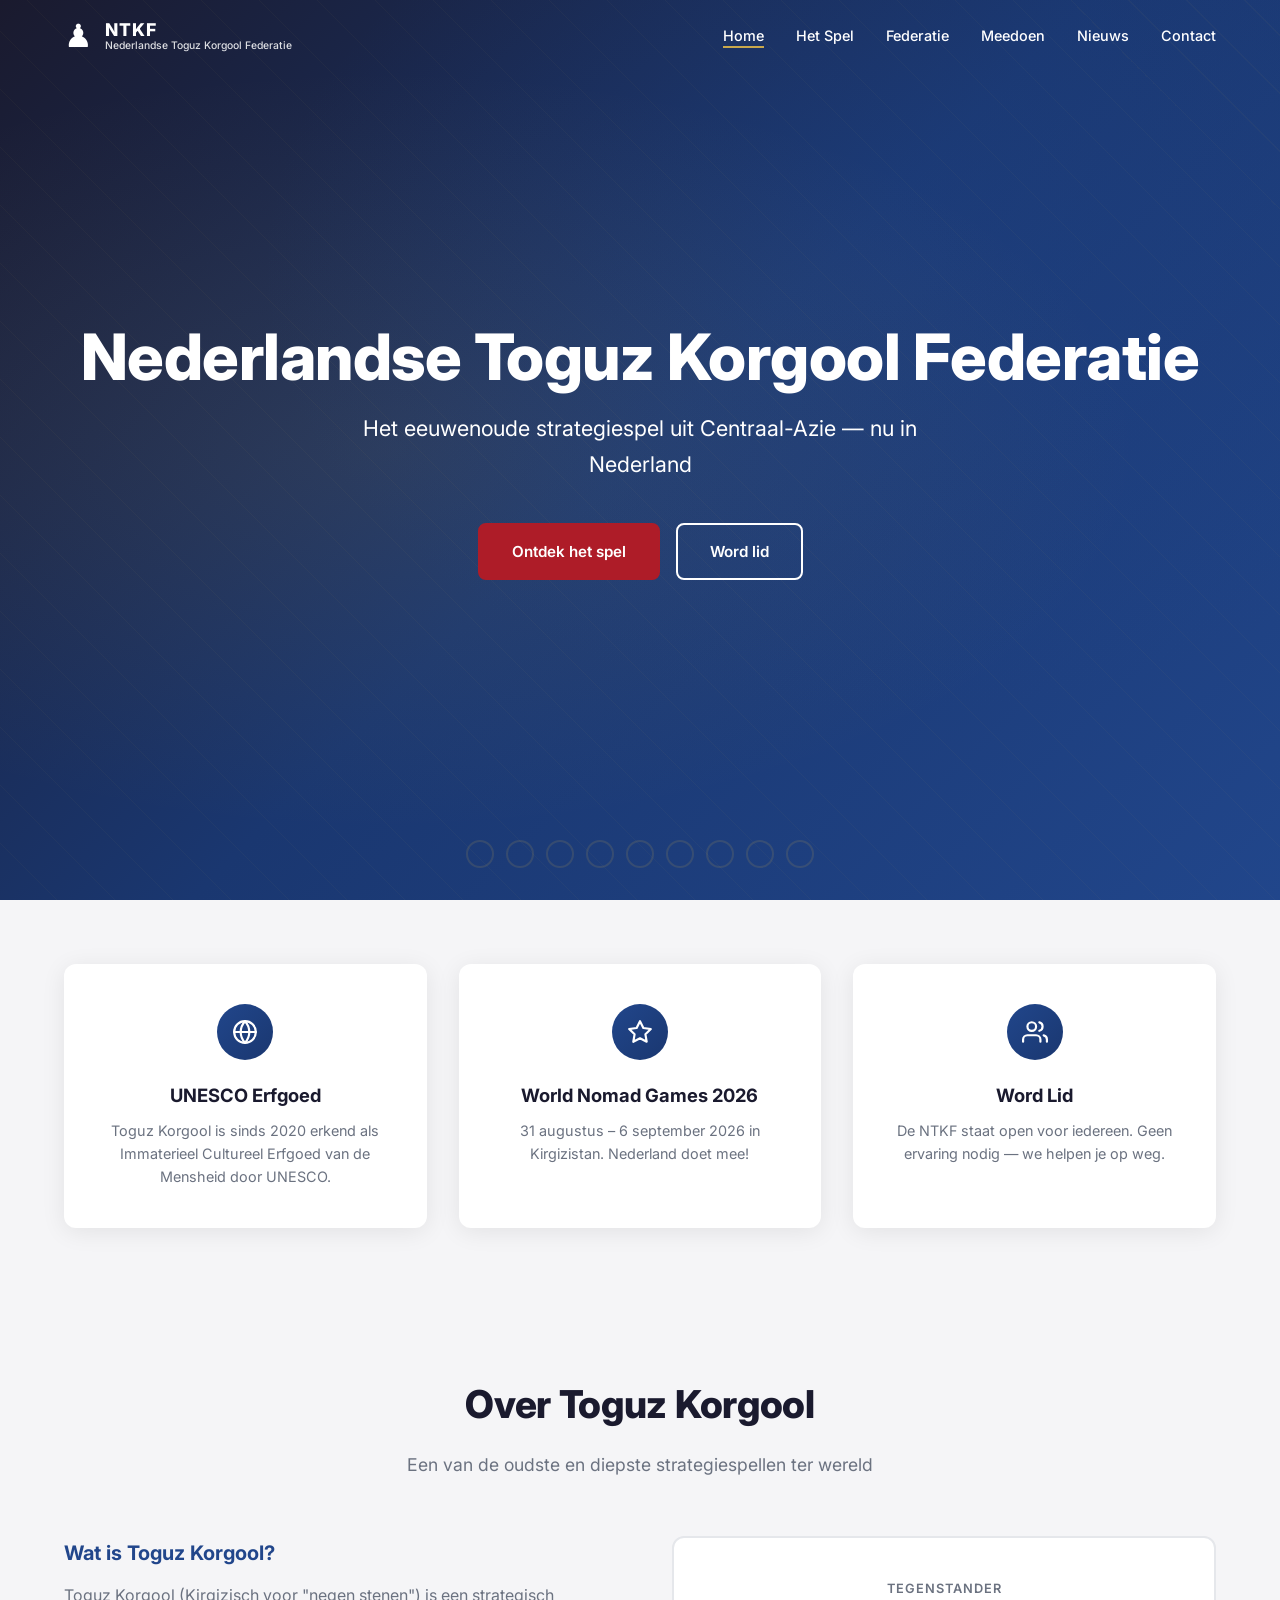
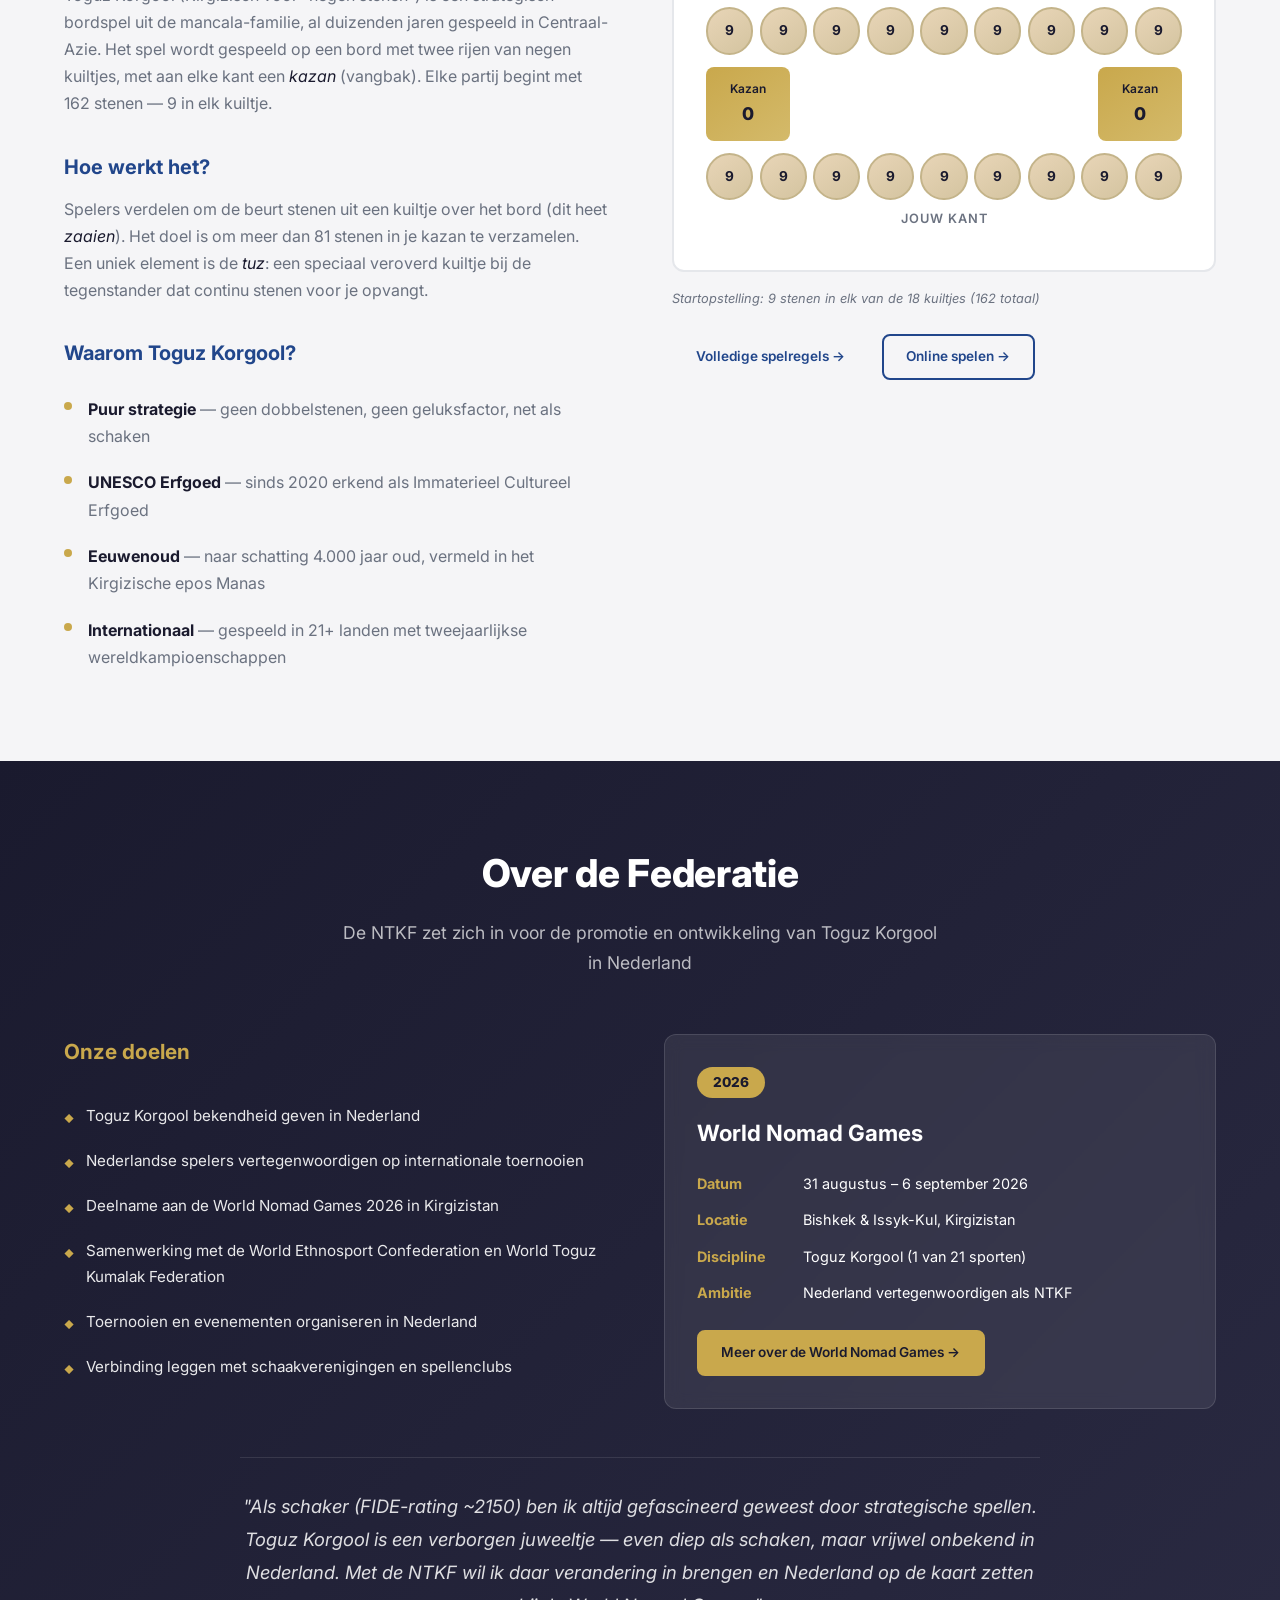
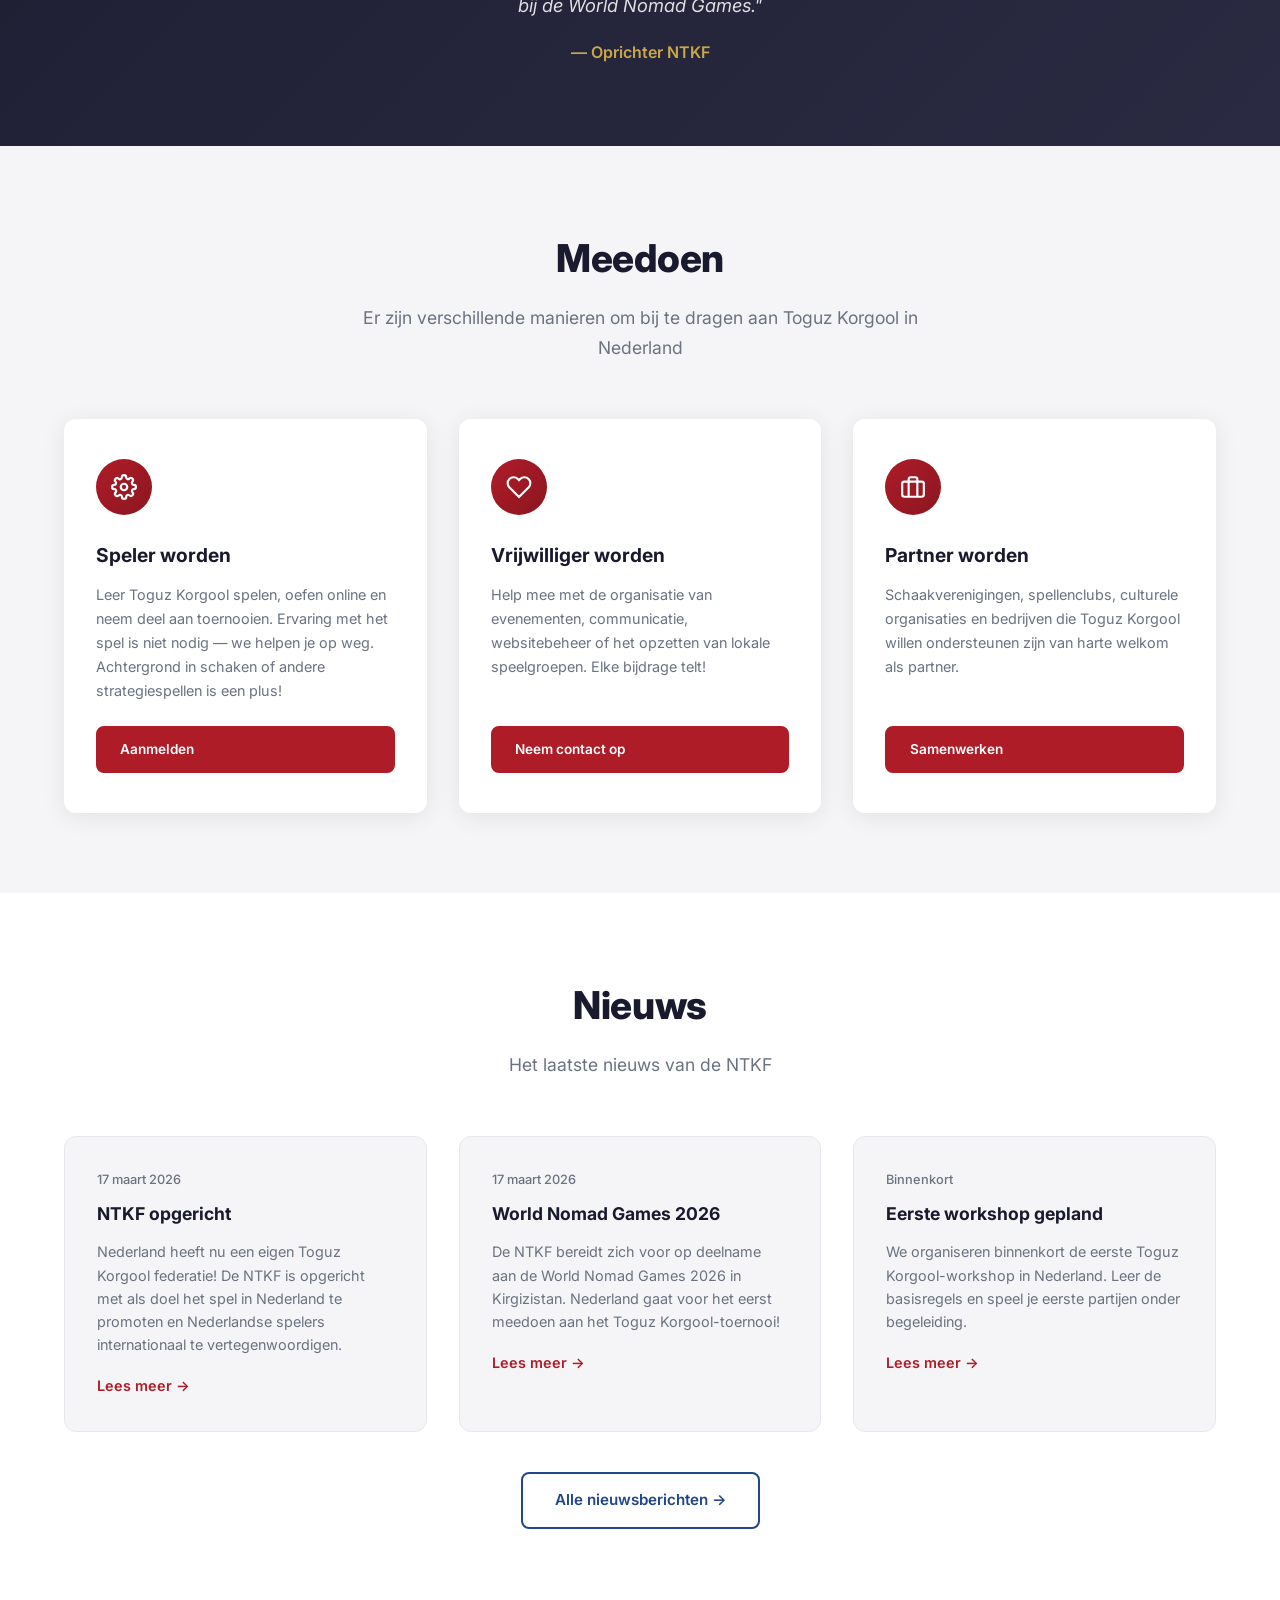
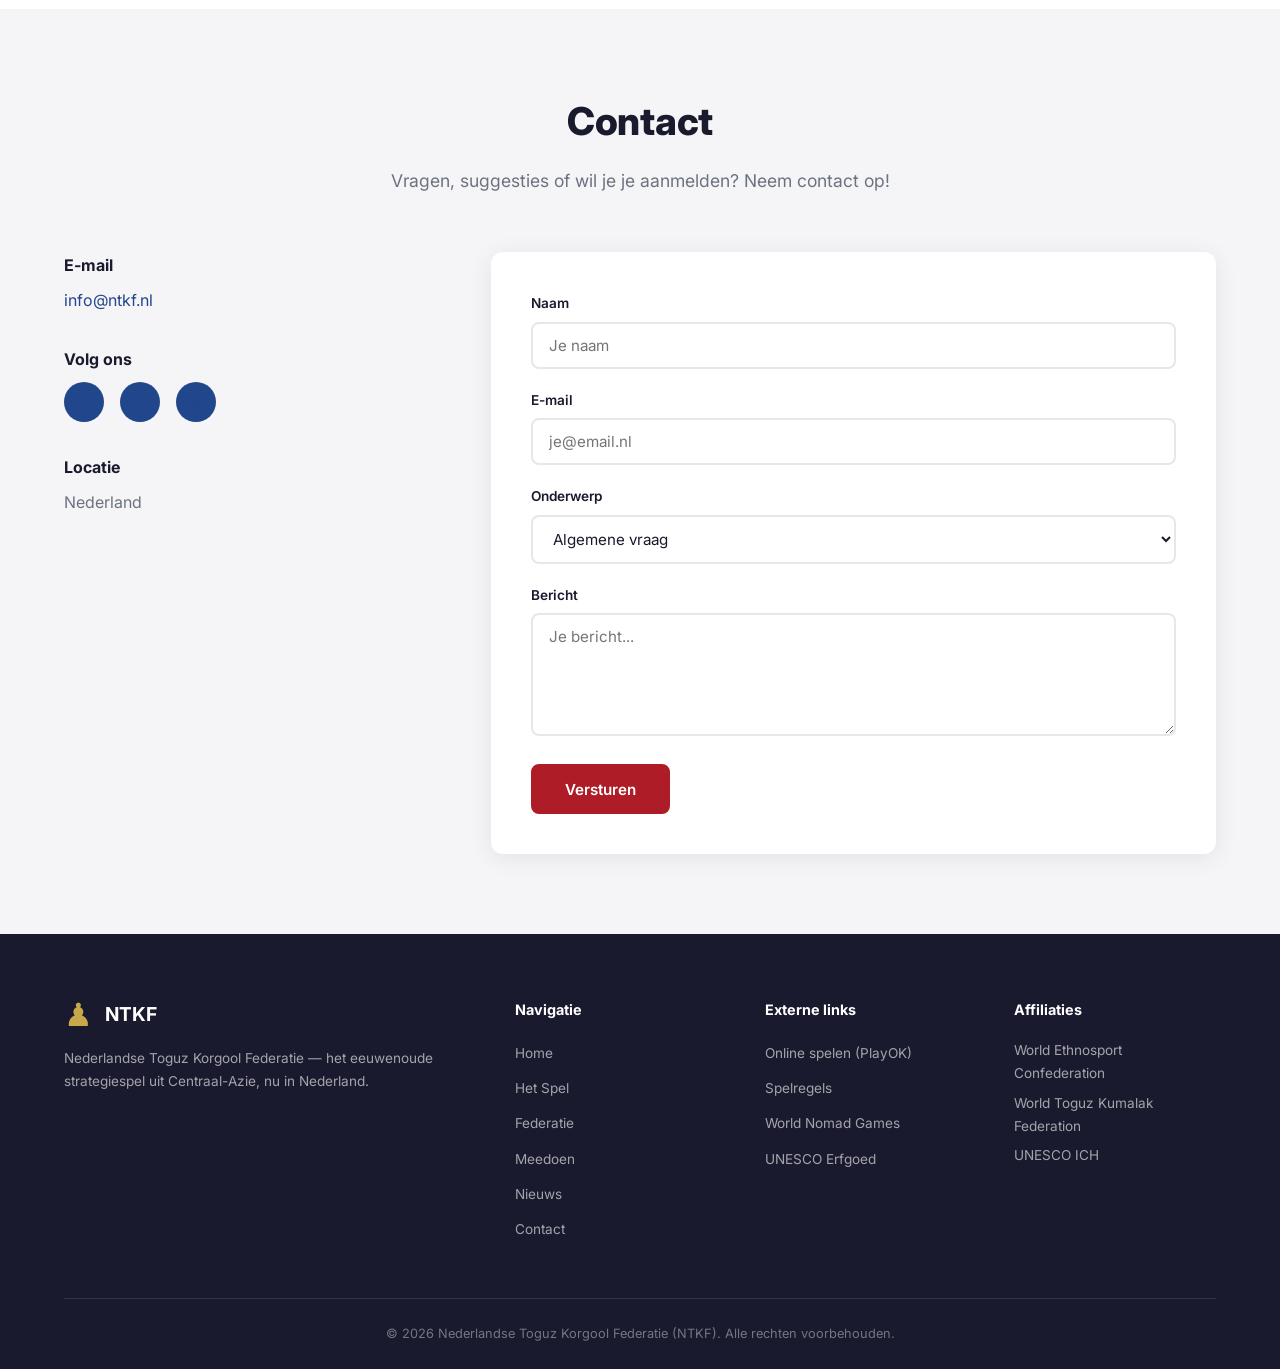
==== index.html @ 39791a6f "Initial commit: NTKF website Nederlandse Toguz Korgool Federatie website met homepage, speluitleg, f" ====
<!DOCTYPE html>
<html lang="nl">
<head>
    <meta charset="UTF-8">
    <meta name="viewport" content="width=device-width, initial-scale=1.0">
    <title>NTKF - Nederlandse Toguz Korgool Federatie</title>
    <meta name="description" content="De Nederlandse Toguz Korgool Federatie (NTKF) bevordert het eeuwenoude strategiespel Toguz Korgool in Nederland. Word lid en doe mee aan de World Nomad Games 2026.">
    <meta name="keywords" content="toguz korgool, toguz kumalak, mancala, Nederland, federatie, World Nomad Games 2026, strategiespel, UNESCO erfgoed">
    <meta property="og:title" content="Nederlandse Toguz Korgool Federatie">
    <meta property="og:description" content="Het eeuwenoude strategiespel uit Centraal-Azie, nu in Nederland.">
    <meta property="og:type" content="website">
    <link rel="preconnect" href="https://fonts.googleapis.com">
    <link rel="preconnect" href="https://fonts.gstatic.com" crossorigin>
    <link href="https://fonts.googleapis.com/css2?family=Inter:wght@400;500;600;700;800&display=swap" rel="stylesheet">
    <link rel="stylesheet" href="css/style.css">
</head>
<body>

    <!-- Navigatie -->
    <nav class="nav" id="nav">
        <div class="container nav__inner">
            <a href="#hero" class="nav__logo">
                <span class="nav__logo-icon">&#9823;</span>
                <div class="nav__logo-text">
                    <strong>NTKF</strong>
                    <small>Nederlandse Toguz Korgool Federatie</small>
                </div>
            </a>
            <button class="nav__toggle" id="navToggle" aria-label="Menu openen">
                <span></span><span></span><span></span>
            </button>
            <ul class="nav__links" id="navLinks">
                <li><a href="#hero">Home</a></li>
                <li><a href="#spel">Het Spel</a></li>
                <li><a href="#federatie">Federatie</a></li>
                <li><a href="#meedoen">Meedoen</a></li>
                <li><a href="nieuws.html">Nieuws</a></li>
                <li><a href="#contact">Contact</a></li>
            </ul>
        </div>
    </nav>

    <!-- Hero -->
    <section class="hero" id="hero">
        <div class="hero__overlay"></div>
        <div class="hero__pattern"></div>
        <div class="container hero__content">
            <h1 class="hero__title animate-in">Nederlandse Toguz Korgool Federatie</h1>
            <p class="hero__subtitle animate-in">Het eeuwenoude strategiespel uit Centraal-Azie &mdash; nu in Nederland</p>
            <div class="hero__buttons animate-in">
                <a href="#spel" class="btn btn--primary">Ontdek het spel</a>
                <a href="#meedoen" class="btn btn--secondary">Word lid</a>
            </div>
        </div>
        <!-- Decoratieve board-illustratie -->
        <div class="hero__board-decoration">
            <div class="pit"></div><div class="pit"></div><div class="pit"></div>
            <div class="pit"></div><div class="pit"></div><div class="pit"></div>
            <div class="pit"></div><div class="pit"></div><div class="pit"></div>
        </div>
    </section>

    <!-- Introductie kaarten -->
    <section class="intro" id="intro">
        <div class="container">
            <div class="intro__grid">
                <div class="intro__card animate-in">
                    <div class="intro__icon">
                        <svg viewBox="0 0 24 24" fill="none" stroke="currentColor" stroke-width="2" stroke-linecap="round" stroke-linejoin="round"><circle cx="12" cy="12" r="10"/><path d="M2 12h20"/><path d="M12 2a15.3 15.3 0 0 1 4 10 15.3 15.3 0 0 1-4 10 15.3 15.3 0 0 1-4-10 15.3 15.3 0 0 1 4-10z"/></svg>
                    </div>
                    <h3>UNESCO Erfgoed</h3>
                    <p>Toguz Korgool is sinds 2020 erkend als Immaterieel Cultureel Erfgoed van de Mensheid door UNESCO.</p>
                </div>
                <div class="intro__card animate-in">
                    <div class="intro__icon">
                        <svg viewBox="0 0 24 24" fill="none" stroke="currentColor" stroke-width="2" stroke-linecap="round" stroke-linejoin="round"><polygon points="12 2 15.09 8.26 22 9.27 17 14.14 18.18 21.02 12 17.77 5.82 21.02 7 14.14 2 9.27 8.91 8.26 12 2"/></svg>
                    </div>
                    <h3>World Nomad Games 2026</h3>
                    <p>31 augustus &ndash; 6 september 2026 in Kirgizistan. Nederland doet mee!</p>
                </div>
                <div class="intro__card animate-in">
                    <div class="intro__icon">
                        <svg viewBox="0 0 24 24" fill="none" stroke="currentColor" stroke-width="2" stroke-linecap="round" stroke-linejoin="round"><path d="M17 21v-2a4 4 0 0 0-4-4H5a4 4 0 0 0-4 4v2"/><circle cx="9" cy="7" r="4"/><path d="M23 21v-2a4 4 0 0 0-3-3.87"/><path d="M16 3.13a4 4 0 0 1 0 7.75"/></svg>
                    </div>
                    <h3>Word Lid</h3>
                    <p>De NTKF staat open voor iedereen. Geen ervaring nodig &mdash; we helpen je op weg.</p>
                </div>
            </div>
        </div>
    </section>

    <!-- Over Toguz Korgool -->
    <section class="section section--light" id="spel">
        <div class="container">
            <div class="section__header animate-in">
                <h2>Over Toguz Korgool</h2>
                <p class="section__lead">Een van de oudste en diepste strategiespellen ter wereld</p>
            </div>
            <div class="game-info">
                <div class="game-info__text animate-in">
                    <h3>Wat is Toguz Korgool?</h3>
                    <p>
                        Toguz Korgool (Kirgizisch voor "negen stenen") is een strategisch bordspel uit de mancala-familie,
                        al duizenden jaren gespeeld in Centraal-Azie. Het spel wordt gespeeld op een bord met twee rijen
                        van negen kuiltjes, met aan elke kant een <em>kazan</em> (vangbak). Elke partij begint met
                        162 stenen &mdash; 9 in elk kuiltje.
                    </p>
                    <h3>Hoe werkt het?</h3>
                    <p>
                        Spelers verdelen om de beurt stenen uit een kuiltje over het bord (dit heet <em>zaaien</em>).
                        Het doel is om meer dan 81 stenen in je kazan te verzamelen. Een uniek element is de <em>tuz</em>:
                        een speciaal veroverd kuiltje bij de tegenstander dat continu stenen voor je opvangt.
                    </p>
                    <h3>Waarom Toguz Korgool?</h3>
                    <ul class="game-info__features">
                        <li>
                            <strong>Puur strategie</strong> &mdash; geen dobbelstenen, geen geluksfactor, net als schaken
                        </li>
                        <li>
                            <strong>UNESCO Erfgoed</strong> &mdash; sinds 2020 erkend als Immaterieel Cultureel Erfgoed
                        </li>
                        <li>
                            <strong>Eeuwenoud</strong> &mdash; naar schatting 4.000 jaar oud, vermeld in het Kirgizische epos Manas
                        </li>
                        <li>
                            <strong>Internationaal</strong> &mdash; gespeeld in 21+ landen met tweejaarlijkse wereldkampioenschappen
                        </li>
                    </ul>
                </div>
                <div class="game-info__visual animate-in">
                    <div class="board-diagram">
                        <div class="board-diagram__label">Tegenstander</div>
                        <div class="board-diagram__row">
                            <div class="board-diagram__pit">9</div>
                            <div class="board-diagram__pit">9</div>
                            <div class="board-diagram__pit">9</div>
                            <div class="board-diagram__pit">9</div>
                            <div class="board-diagram__pit">9</div>
                            <div class="board-diagram__pit">9</div>
                            <div class="board-diagram__pit">9</div>
                            <div class="board-diagram__pit">9</div>
                            <div class="board-diagram__pit">9</div>
                        </div>
                        <div class="board-diagram__kazans">
                            <div class="board-diagram__kazan">Kazan<br><span>0</span></div>
                            <div class="board-diagram__kazan">Kazan<br><span>0</span></div>
                        </div>
                        <div class="board-diagram__row">
                            <div class="board-diagram__pit">9</div>
                            <div class="board-diagram__pit">9</div>
                            <div class="board-diagram__pit">9</div>
                            <div class="board-diagram__pit">9</div>
                            <div class="board-diagram__pit">9</div>
                            <div class="board-diagram__pit">9</div>
                            <div class="board-diagram__pit">9</div>
                            <div class="board-diagram__pit">9</div>
                            <div class="board-diagram__pit">9</div>
                        </div>
                        <div class="board-diagram__label">Jouw kant</div>
                    </div>
                    <p class="board-diagram__caption">Startopstelling: 9 stenen in elk van de 18 kuiltjes (162 totaal)</p>
                    <div class="game-info__links">
                        <a href="https://www.toguzkorgool.com/en/game-guide" target="_blank" rel="noopener" class="btn btn--small">Volledige spelregels &rarr;</a>
                        <a href="https://www.playok.com/en/togyzkumalak/" target="_blank" rel="noopener" class="btn btn--small btn--outline">Online spelen &rarr;</a>
                    </div>
                </div>
            </div>
        </div>
    </section>

    <!-- Over de Federatie -->
    <section class="section section--dark" id="federatie">
        <div class="container">
            <div class="section__header animate-in">
                <h2>Over de Federatie</h2>
                <p class="section__lead">De NTKF zet zich in voor de promotie en ontwikkeling van Toguz Korgool in Nederland</p>
            </div>
            <div class="federation">
                <div class="federation__goals animate-in">
                    <h3>Onze doelen</h3>
                    <ul class="federation__list">
                        <li>
                            <span class="federation__list-icon">&#9670;</span>
                            Toguz Korgool bekendheid geven in Nederland
                        </li>
                        <li>
                            <span class="federation__list-icon">&#9670;</span>
                            Nederlandse spelers vertegenwoordigen op internationale toernooien
                        </li>
                        <li>
                            <span class="federation__list-icon">&#9670;</span>
                            Deelname aan de World Nomad Games 2026 in Kirgizistan
                        </li>
                        <li>
                            <span class="federation__list-icon">&#9670;</span>
                            Samenwerking met de World Ethnosport Confederation en World Toguz Kumalak Federation
                        </li>
                        <li>
                            <span class="federation__list-icon">&#9670;</span>
                            Toernooien en evenementen organiseren in Nederland
                        </li>
                        <li>
                            <span class="federation__list-icon">&#9670;</span>
                            Verbinding leggen met schaakverenigingen en spellenclubs
                        </li>
                    </ul>
                </div>
                <div class="federation__spotlight animate-in">
                    <div class="spotlight-card">
                        <div class="spotlight-card__badge">2026</div>
                        <h3>World Nomad Games</h3>
                        <div class="spotlight-card__details">
                            <div class="spotlight-card__item">
                                <span class="spotlight-card__label">Datum</span>
                                <span>31 augustus &ndash; 6 september 2026</span>
                            </div>
                            <div class="spotlight-card__item">
                                <span class="spotlight-card__label">Locatie</span>
                                <span>Bishkek &amp; Issyk-Kul, Kirgizistan</span>
                            </div>
                            <div class="spotlight-card__item">
                                <span class="spotlight-card__label">Discipline</span>
                                <span>Toguz Korgool (1 van 21 sporten)</span>
                            </div>
                            <div class="spotlight-card__item">
                                <span class="spotlight-card__label">Ambitie</span>
                                <span>Nederland vertegenwoordigen als NTKF</span>
                            </div>
                        </div>
                        <a href="https://worldnomadgames.org/en/" target="_blank" rel="noopener" class="btn btn--gold btn--small">Meer over de World Nomad Games &rarr;</a>
                    </div>
                </div>
            </div>
            <div class="federation__founder animate-in">
                <blockquote>
                    "Als schaker (FIDE-rating ~2150) ben ik altijd gefascineerd geweest door strategische spellen.
                    Toguz Korgool is een verborgen juweeltje &mdash; even diep als schaken, maar vrijwel onbekend in Nederland.
                    Met de NTKF wil ik daar verandering in brengen en Nederland op de kaart zetten bij de World Nomad Games."
                </blockquote>
                <cite>&mdash; Oprichter NTKF</cite>
            </div>
        </div>
    </section>

    <!-- Meedoen -->
    <section class="section section--light" id="meedoen">
        <div class="container">
            <div class="section__header animate-in">
                <h2>Meedoen</h2>
                <p class="section__lead">Er zijn verschillende manieren om bij te dragen aan Toguz Korgool in Nederland</p>
            </div>
            <div class="join__grid">
                <div class="join__card animate-in">
                    <div class="join__card-icon">
                        <svg viewBox="0 0 24 24" fill="none" stroke="currentColor" stroke-width="2"><circle cx="12" cy="12" r="3"/><path d="M19.4 15a1.65 1.65 0 0 0 .33 1.82l.06.06a2 2 0 0 1-2.83 2.83l-.06-.06a1.65 1.65 0 0 0-1.82-.33 1.65 1.65 0 0 0-1 1.51V21a2 2 0 0 1-4 0v-.09A1.65 1.65 0 0 0 9 19.4a1.65 1.65 0 0 0-1.82.33l-.06.06a2 2 0 0 1-2.83-2.83l.06-.06A1.65 1.65 0 0 0 4.68 15a1.65 1.65 0 0 0-1.51-1H3a2 2 0 0 1 0-4h.09A1.65 1.65 0 0 0 4.6 9a1.65 1.65 0 0 0-.33-1.82l-.06-.06a2 2 0 0 1 2.83-2.83l.06.06A1.65 1.65 0 0 0 9 4.68a1.65 1.65 0 0 0 1-1.51V3a2 2 0 0 1 4 0v.09a1.65 1.65 0 0 0 1 1.51 1.65 1.65 0 0 0 1.82-.33l.06-.06a2 2 0 0 1 2.83 2.83l-.06.06A1.65 1.65 0 0 0 19.4 9a1.65 1.65 0 0 0 1.51 1H21a2 2 0 0 1 0 4h-.09a1.65 1.65 0 0 0-1.51 1z"/></svg>
                    </div>
                    <h3>Speler worden</h3>
                    <p>
                        Leer Toguz Korgool spelen, oefen online en neem deel aan toernooien.
                        Ervaring met het spel is niet nodig &mdash; we helpen je op weg.
                        Achtergrond in schaken of andere strategiespellen is een plus!
                    </p>
                    <a href="#contact" class="btn btn--primary btn--small">Aanmelden</a>
                </div>
                <div class="join__card animate-in">
                    <div class="join__card-icon">
                        <svg viewBox="0 0 24 24" fill="none" stroke="currentColor" stroke-width="2"><path d="M20.84 4.61a5.5 5.5 0 0 0-7.78 0L12 5.67l-1.06-1.06a5.5 5.5 0 0 0-7.78 7.78l1.06 1.06L12 21.23l7.78-7.78 1.06-1.06a5.5 5.5 0 0 0 0-7.78z"/></svg>
                    </div>
                    <h3>Vrijwilliger worden</h3>
                    <p>
                        Help mee met de organisatie van evenementen, communicatie,
                        websitebeheer of het opzetten van lokale speelgroepen.
                        Elke bijdrage telt!
                    </p>
                    <a href="#contact" class="btn btn--primary btn--small">Neem contact op</a>
                </div>
                <div class="join__card animate-in">
                    <div class="join__card-icon">
                        <svg viewBox="0 0 24 24" fill="none" stroke="currentColor" stroke-width="2"><rect x="2" y="7" width="20" height="14" rx="2" ry="2"/><path d="M16 21V5a2 2 0 0 0-2-2h-4a2 2 0 0 0-2 2v16"/></svg>
                    </div>
                    <h3>Partner worden</h3>
                    <p>
                        Schaakverenigingen, spellenclubs, culturele organisaties en bedrijven
                        die Toguz Korgool willen ondersteunen zijn van harte welkom als partner.
                    </p>
                    <a href="#contact" class="btn btn--primary btn--small">Samenwerken</a>
                </div>
            </div>
        </div>
    </section>

    <!-- Nieuws -->
    <section class="section section--white" id="nieuws">
        <div class="container">
            <div class="section__header animate-in">
                <h2>Nieuws</h2>
                <p class="section__lead">Het laatste nieuws van de NTKF</p>
            </div>
            <div class="news__grid">
                <article class="news__card animate-in">
                    <div class="news__date">17 maart 2026</div>
                    <h3>NTKF opgericht</h3>
                    <p>Nederland heeft nu een eigen Toguz Korgool federatie! De NTKF is opgericht met als doel het spel in Nederland te promoten en Nederlandse spelers internationaal te vertegenwoordigen.</p>
                    <a href="nieuws.html#ntkf-opgericht">Lees meer &rarr;</a>
                </article>
                <article class="news__card animate-in">
                    <div class="news__date">17 maart 2026</div>
                    <h3>World Nomad Games 2026</h3>
                    <p>De NTKF bereidt zich voor op deelname aan de World Nomad Games 2026 in Kirgizistan. Nederland gaat voor het eerst meedoen aan het Toguz Korgool-toernooi!</p>
                    <a href="nieuws.html#wng-2026">Lees meer &rarr;</a>
                </article>
                <article class="news__card animate-in">
                    <div class="news__date">Binnenkort</div>
                    <h3>Eerste workshop gepland</h3>
                    <p>We organiseren binnenkort de eerste Toguz Korgool-workshop in Nederland. Leer de basisregels en speel je eerste partijen onder begeleiding.</p>
                    <a href="nieuws.html#workshop">Lees meer &rarr;</a>
                </article>
            </div>
            <div class="news__more animate-in">
                <a href="nieuws.html" class="btn btn--outline">Alle nieuwsberichten &rarr;</a>
            </div>
        </div>
    </section>

    <!-- Contact -->
    <section class="section section--light" id="contact">
        <div class="container">
            <div class="section__header animate-in">
                <h2>Contact</h2>
                <p class="section__lead">Vragen, suggesties of wil je je aanmelden? Neem contact op!</p>
            </div>
            <div class="contact__grid">
                <div class="contact__info animate-in">
                    <div class="contact__item">
                        <h3>E-mail</h3>
                        <a href="mailto:info@ntkf.nl">info@ntkf.nl</a>
                    </div>
                    <div class="contact__item">
                        <h3>Volg ons</h3>
                        <div class="contact__social">
                            <a href="#" aria-label="Instagram" class="contact__social-link">
                                <svg viewBox="0 0 24 24" fill="none" stroke="currentColor" stroke-width="2"><rect x="2" y="2" width="20" height="20" rx="5" ry="5"/><path d="M16 11.37A4 4 0 1 1 12.63 8 4 4 0 0 1 16 11.37z"/><line x1="17.5" y1="6.5" x2="17.51" y2="6.5"/></svg>
                            </a>
                            <a href="#" aria-label="Facebook" class="contact__social-link">
                                <svg viewBox="0 0 24 24" fill="none" stroke="currentColor" stroke-width="2"><path d="M18 2h-3a5 5 0 0 0-5 5v3H7v4h3v8h4v-8h3l1-4h-4V7a1 1 0 0 1 1-1h3z"/></svg>
                            </a>
                            <a href="#" aria-label="X / Twitter" class="contact__social-link">
                                <svg viewBox="0 0 24 24" fill="none" stroke="currentColor" stroke-width="2"><path d="M4 4l11.733 16h4.267l-11.733 -16z"/><path d="M4 20l6.768 -6.768m2.46 -2.46l6.772 -6.772"/></svg>
                            </a>
                        </div>
                    </div>
                    <div class="contact__item">
                        <h3>Locatie</h3>
                        <p>Nederland</p>
                    </div>
                </div>
                <form class="contact__form animate-in" id="contactForm">
                    <div class="form__group">
                        <label for="name">Naam</label>
                        <input type="text" id="name" name="name" required placeholder="Je naam">
                    </div>
                    <div class="form__group">
                        <label for="email">E-mail</label>
                        <input type="email" id="email" name="email" required placeholder="je@email.nl">
                    </div>
                    <div class="form__group">
                        <label for="subject">Onderwerp</label>
                        <select id="subject" name="subject">
                            <option value="algemeen">Algemene vraag</option>
                            <option value="lid">Lid worden</option>
                            <option value="vrijwilliger">Vrijwilliger worden</option>
                            <option value="partner">Partner worden</option>
                            <option value="anders">Anders</option>
                        </select>
                    </div>
                    <div class="form__group">
                        <label for="message">Bericht</label>
                        <textarea id="message" name="message" rows="5" required placeholder="Je bericht..."></textarea>
                    </div>
                    <button type="submit" class="btn btn--primary">Versturen</button>
                    <div class="form__success" id="formSuccess">
                        Bedankt voor je bericht! We nemen zo snel mogelijk contact met je op.
                    </div>
                </form>
            </div>
        </div>
    </section>

    <!-- Footer -->
    <footer class="footer">
        <div class="container">
            <div class="footer__grid">
                <div class="footer__brand">
                    <div class="footer__logo">
                        <span class="nav__logo-icon">&#9823;</span>
                        <strong>NTKF</strong>
                    </div>
                    <p>Nederlandse Toguz Korgool Federatie &mdash; het eeuwenoude strategiespel uit Centraal-Azie, nu in Nederland.</p>
                </div>
                <div class="footer__links">
                    <h4>Navigatie</h4>
                    <ul>
                        <li><a href="#hero">Home</a></li>
                        <li><a href="#spel">Het Spel</a></li>
                        <li><a href="#federatie">Federatie</a></li>
                        <li><a href="#meedoen">Meedoen</a></li>
                        <li><a href="nieuws.html">Nieuws</a></li>
                        <li><a href="#contact">Contact</a></li>
                    </ul>
                </div>
                <div class="footer__links">
                    <h4>Externe links</h4>
                    <ul>
                        <li><a href="https://www.playok.com/en/togyzkumalak/" target="_blank" rel="noopener">Online spelen (PlayOK)</a></li>
                        <li><a href="https://www.toguzkorgool.com/en/game-guide" target="_blank" rel="noopener">Spelregels</a></li>
                        <li><a href="https://worldnomadgames.org/en/" target="_blank" rel="noopener">World Nomad Games</a></li>
                        <li><a href="https://ich.unesco.org/en/RL/01597" target="_blank" rel="noopener">UNESCO Erfgoed</a></li>
                    </ul>
                </div>
                <div class="footer__affiliations">
                    <h4>Affiliaties</h4>
                    <p>World Ethnosport Confederation</p>
                    <p>World Toguz Kumalak Federation</p>
                    <p>UNESCO ICH</p>
                </div>
            </div>
            <div class="footer__bottom">
                <p>&copy; 2026 Nederlandse Toguz Korgool Federatie (NTKF). Alle rechten voorbehouden.</p>
            </div>
        </div>
    </footer>

    <script src="js/main.js"></script>
</body>
</html>
---- css/style.css ----
/* ============================================
   Nederlandse Toguz Korgool Federatie - NTKF
   ============================================ */

/* --- Custom Properties --- */
:root {
    --red: #AE1C28;
    --red-dark: #8B1620;
    --blue: #21468B;
    --blue-dark: #1A3770;
    --gold: #C9A84C;
    --gold-light: #D4BA6A;
    --dark: #1A1A2E;
    --dark-light: #2A2A42;
    --light: #F5F5F7;
    --white: #FFFFFF;
    --gray: #6B7280;
    --gray-light: #E5E7EB;

    --font: 'Inter', -apple-system, BlinkMacSystemFont, 'Segoe UI', sans-serif;
    --max-width: 1200px;
    --nav-height: 72px;
    --radius: 12px;
    --radius-sm: 8px;
    --shadow: 0 4px 24px rgba(0, 0, 0, 0.08);
    --shadow-lg: 0 8px 40px rgba(0, 0, 0, 0.12);
    --transition: 0.3s ease;
}

/* --- Reset --- */
*, *::before, *::after {
    box-sizing: border-box;
    margin: 0;
    padding: 0;
}

html {
    scroll-behavior: smooth;
    scroll-padding-top: var(--nav-height);
}

body {
    font-family: var(--font);
    font-size: 16px;
    line-height: 1.7;
    color: var(--dark);
    background: var(--white);
    -webkit-font-smoothing: antialiased;
}

img {
    max-width: 100%;
    display: block;
}

a {
    color: var(--blue);
    text-decoration: none;
    transition: color var(--transition);
}

a:hover {
    color: var(--red);
}

ul {
    list-style: none;
}

/* --- Container --- */
.container {
    max-width: var(--max-width);
    margin: 0 auto;
    padding: 0 1.5rem;
}

/* --- Animations --- */
.animate-in {
    opacity: 0;
    transform: translateY(24px);
    transition: opacity 0.6s ease, transform 0.6s ease;
}

.animate-in.visible {
    opacity: 1;
    transform: translateY(0);
}

/* ============================================
   Navigation
   ============================================ */
.nav {
    position: fixed;
    top: 0;
    left: 0;
    right: 0;
    height: var(--nav-height);
    z-index: 1000;
    transition: background var(--transition), box-shadow var(--transition);
}

.nav.scrolled {
    background: var(--blue);
    box-shadow: 0 2px 20px rgba(0, 0, 0, 0.15);
}

.nav__inner {
    display: flex;
    align-items: center;
    justify-content: space-between;
    height: 100%;
}

.nav__logo {
    display: flex;
    align-items: center;
    gap: 0.75rem;
    color: var(--white);
    text-decoration: none;
    z-index: 1001;
}

.nav__logo:hover {
    color: var(--gold);
}

.nav__logo-icon {
    font-size: 2rem;
    line-height: 1;
}

.nav__logo-text {
    display: flex;
    flex-direction: column;
    line-height: 1.2;
}

.nav__logo-text strong {
    font-size: 1.1rem;
    font-weight: 800;
    letter-spacing: 1px;
}

.nav__logo-text small {
    font-size: 0.65rem;
    opacity: 0.85;
    font-weight: 500;
}

.nav__links {
    display: flex;
    align-items: center;
    gap: 2rem;
}

.nav__links a {
    color: var(--white);
    font-size: 0.9rem;
    font-weight: 500;
    text-decoration: none;
    position: relative;
    padding: 0.25rem 0;
}

.nav__links a::after {
    content: '';
    position: absolute;
    bottom: 0;
    left: 0;
    width: 0;
    height: 2px;
    background: var(--gold);
    transition: width var(--transition);
}

.nav__links a:hover::after,
.nav__links a.active::after {
    width: 100%;
}

.nav__links a:hover {
    color: var(--gold);
}

/* Hamburger */
.nav__toggle {
    display: none;
    flex-direction: column;
    gap: 5px;
    background: none;
    border: none;
    cursor: pointer;
    padding: 0.5rem;
    z-index: 1001;
}

.nav__toggle span {
    width: 24px;
    height: 2px;
    background: var(--white);
    transition: var(--transition);
    border-radius: 2px;
}

.nav__toggle.open span:nth-child(1) {
    transform: rotate(45deg) translate(5px, 5px);
}

.nav__toggle.open span:nth-child(2) {
    opacity: 0;
}

.nav__toggle.open span:nth-child(3) {
    transform: rotate(-45deg) translate(5px, -5px);
}

/* ============================================
   Hero
   ============================================ */
.hero {
    position: relative;
    min-height: 100vh;
    display: flex;
    align-items: center;
    justify-content: center;
    overflow: hidden;
    background: linear-gradient(135deg, var(--dark) 0%, var(--blue-dark) 50%, var(--blue) 100%);
}

.hero__overlay {
    position: absolute;
    inset: 0;
    background: radial-gradient(ellipse at 30% 50%, rgba(201, 168, 76, 0.1) 0%, transparent 60%),
                radial-gradient(ellipse at 70% 30%, rgba(33, 70, 139, 0.3) 0%, transparent 50%);
}

.hero__pattern {
    position: absolute;
    inset: 0;
    opacity: 0.04;
    background-image: repeating-linear-gradient(
        45deg,
        transparent,
        transparent 40px,
        var(--gold) 40px,
        var(--gold) 41px
    );
}

.hero__content {
    position: relative;
    text-align: center;
    color: var(--white);
    padding: 2rem 1rem;
}

.hero__title {
    font-size: clamp(2.2rem, 5vw, 4rem);
    font-weight: 800;
    line-height: 1.15;
    margin-bottom: 1rem;
    letter-spacing: -0.5px;
}

.hero__subtitle {
    font-size: clamp(1rem, 2vw, 1.35rem);
    opacity: 0.9;
    margin-bottom: 2.5rem;
    font-weight: 400;
    max-width: 600px;
    margin-left: auto;
    margin-right: auto;
}

.hero__buttons {
    display: flex;
    gap: 1rem;
    justify-content: center;
    flex-wrap: wrap;
}

/* Hero board decoration */
.hero__board-decoration {
    position: absolute;
    bottom: 2rem;
    left: 50%;
    transform: translateX(-50%);
    display: flex;
    gap: 0.75rem;
    opacity: 0.15;
}

.hero__board-decoration .pit {
    width: 28px;
    height: 28px;
    border-radius: 50%;
    border: 2px solid var(--gold);
}

/* ============================================
   Buttons
   ============================================ */
.btn {
    display: inline-flex;
    align-items: center;
    gap: 0.5rem;
    padding: 0.85rem 2rem;
    border-radius: var(--radius-sm);
    font-family: var(--font);
    font-size: 0.95rem;
    font-weight: 600;
    text-decoration: none;
    cursor: pointer;
    border: 2px solid transparent;
    transition: all var(--transition);
}

.btn--primary {
    background: var(--red);
    color: var(--white);
    border-color: var(--red);
}

.btn--primary:hover {
    background: var(--red-dark);
    border-color: var(--red-dark);
    color: var(--white);
    transform: translateY(-2px);
    box-shadow: 0 4px 16px rgba(174, 28, 40, 0.3);
}

.btn--secondary {
    background: transparent;
    color: var(--white);
    border-color: var(--white);
}

.btn--secondary:hover {
    background: var(--white);
    color: var(--dark);
    transform: translateY(-2px);
}

.btn--outline {
    background: transparent;
    color: var(--blue);
    border-color: var(--blue);
}

.btn--outline:hover {
    background: var(--blue);
    color: var(--white);
    transform: translateY(-2px);
}

.btn--gold {
    background: var(--gold);
    color: var(--dark);
    border-color: var(--gold);
}

.btn--gold:hover {
    background: var(--gold-light);
    border-color: var(--gold-light);
    transform: translateY(-2px);
    color: var(--dark);
}

.btn--small {
    padding: 0.6rem 1.4rem;
    font-size: 0.85rem;
}

/* ============================================
   Intro Section
   ============================================ */
.intro {
    padding: 4rem 0;
    background: var(--light);
}

.intro__grid {
    display: grid;
    grid-template-columns: repeat(3, 1fr);
    gap: 2rem;
}

.intro__card {
    text-align: center;
    padding: 2.5rem 2rem;
    background: var(--white);
    border-radius: var(--radius);
    box-shadow: var(--shadow);
    transition: transform var(--transition), box-shadow var(--transition);
}

.intro__card:hover {
    transform: translateY(-4px);
    box-shadow: var(--shadow-lg);
}

.intro__icon {
    width: 56px;
    height: 56px;
    margin: 0 auto 1.25rem;
    background: linear-gradient(135deg, var(--blue), var(--blue-dark));
    border-radius: 50%;
    display: flex;
    align-items: center;
    justify-content: center;
    color: var(--white);
}

.intro__icon svg {
    width: 26px;
    height: 26px;
}

.intro__card h3 {
    font-size: 1.15rem;
    margin-bottom: 0.5rem;
    color: var(--dark);
}

.intro__card p {
    font-size: 0.9rem;
    color: var(--gray);
    line-height: 1.6;
}

/* ============================================
   Generic Section
   ============================================ */
.section {
    padding: 5rem 0;
}

.section--light {
    background: var(--light);
}

.section--white {
    background: var(--white);
}

.section--dark {
    background: linear-gradient(135deg, var(--dark) 0%, var(--dark-light) 100%);
    color: var(--white);
}

.section__header {
    text-align: center;
    margin-bottom: 3.5rem;
}

.section__header h2 {
    font-size: clamp(1.8rem, 3vw, 2.5rem);
    font-weight: 800;
    margin-bottom: 0.75rem;
    letter-spacing: -0.3px;
}

.section--dark .section__header h2 {
    color: var(--white);
}

.section__lead {
    font-size: 1.1rem;
    color: var(--gray);
    max-width: 600px;
    margin: 0 auto;
}

.section--dark .section__lead {
    color: rgba(255, 255, 255, 0.7);
}

/* ============================================
   Game Info (Over Toguz Korgool)
   ============================================ */
.game-info {
    display: grid;
    grid-template-columns: 1fr 1fr;
    gap: 4rem;
    align-items: start;
}

.game-info__text h3 {
    font-size: 1.25rem;
    margin-bottom: 0.75rem;
    color: var(--blue);
    margin-top: 2rem;
}

.game-info__text h3:first-child {
    margin-top: 0;
}

.game-info__text p {
    color: var(--gray);
    margin-bottom: 1rem;
}

.game-info__text em {
    color: var(--dark);
    font-style: italic;
}

.game-info__features {
    margin-top: 1rem;
}

.game-info__features li {
    padding: 0.6rem 0;
    padding-left: 1.5rem;
    position: relative;
    color: var(--gray);
}

.game-info__features li::before {
    content: '';
    position: absolute;
    left: 0;
    top: 1rem;
    width: 8px;
    height: 8px;
    border-radius: 50%;
    background: var(--gold);
}

.game-info__features li strong {
    color: var(--dark);
}

/* Board diagram */
.board-diagram {
    background: var(--white);
    border: 2px solid var(--gray-light);
    border-radius: var(--radius);
    padding: 2rem;
    text-align: center;
}

.board-diagram__label {
    font-size: 0.8rem;
    font-weight: 600;
    text-transform: uppercase;
    letter-spacing: 1px;
    color: var(--gray);
    margin: 0.5rem 0;
}

.board-diagram__row {
    display: grid;
    grid-template-columns: repeat(9, 1fr);
    gap: 0.4rem;
    margin: 0.5rem 0;
}

.board-diagram__pit {
    aspect-ratio: 1;
    display: flex;
    align-items: center;
    justify-content: center;
    background: linear-gradient(145deg, #E8D5B7, #D4C4A0);
    border-radius: 50%;
    font-size: 0.85rem;
    font-weight: 700;
    color: var(--dark);
    border: 2px solid #C4B48A;
}

.board-diagram__kazans {
    display: flex;
    justify-content: space-between;
    margin: 0.75rem 0;
}

.board-diagram__kazan {
    background: linear-gradient(145deg, var(--gold), var(--gold-light));
    color: var(--dark);
    padding: 0.75rem 1.5rem;
    border-radius: var(--radius-sm);
    font-size: 0.75rem;
    font-weight: 600;
}

.board-diagram__kazan span {
    font-size: 1.1rem;
    font-weight: 800;
}

.board-diagram__caption {
    margin-top: 1rem;
    font-size: 0.8rem;
    color: var(--gray);
    font-style: italic;
}

.game-info__links {
    display: flex;
    gap: 0.75rem;
    margin-top: 1.5rem;
    flex-wrap: wrap;
}

/* ============================================
   Federation Section
   ============================================ */
.federation {
    display: grid;
    grid-template-columns: 1fr 1fr;
    gap: 3rem;
    margin-bottom: 3rem;
}

.federation__goals h3 {
    font-size: 1.3rem;
    margin-bottom: 1.5rem;
    color: var(--gold);
}

.federation__list li {
    padding: 0.6rem 0;
    display: flex;
    align-items: flex-start;
    gap: 0.75rem;
    font-size: 0.95rem;
    color: rgba(255, 255, 255, 0.9);
}

.federation__list-icon {
    color: var(--gold);
    font-size: 0.6rem;
    margin-top: 0.5rem;
    flex-shrink: 0;
}

/* Spotlight card */
.spotlight-card {
    background: rgba(255, 255, 255, 0.08);
    border: 1px solid rgba(255, 255, 255, 0.12);
    border-radius: var(--radius);
    padding: 2rem;
    backdrop-filter: blur(8px);
}

.spotlight-card__badge {
    display: inline-block;
    background: var(--gold);
    color: var(--dark);
    padding: 0.25rem 1rem;
    border-radius: 20px;
    font-weight: 800;
    font-size: 0.85rem;
    margin-bottom: 1rem;
}

.spotlight-card h3 {
    font-size: 1.4rem;
    margin-bottom: 1.25rem;
}

.spotlight-card__details {
    display: flex;
    flex-direction: column;
    gap: 0.75rem;
    margin-bottom: 1.5rem;
}

.spotlight-card__item {
    display: flex;
    gap: 1rem;
    font-size: 0.9rem;
}

.spotlight-card__label {
    font-weight: 700;
    color: var(--gold);
    min-width: 90px;
}

/* Founder quote */
.federation__founder {
    text-align: center;
    max-width: 800px;
    margin: 0 auto;
    padding-top: 2rem;
    border-top: 1px solid rgba(255, 255, 255, 0.1);
}

.federation__founder blockquote {
    font-size: 1.15rem;
    font-style: italic;
    line-height: 1.8;
    color: rgba(255, 255, 255, 0.85);
    margin-bottom: 1rem;
}

.federation__founder cite {
    color: var(--gold);
    font-style: normal;
    font-weight: 600;
}

/* ============================================
   Meedoen (Join)
   ============================================ */
.join__grid {
    display: grid;
    grid-template-columns: repeat(3, 1fr);
    gap: 2rem;
}

.join__card {
    background: var(--white);
    border-radius: var(--radius);
    padding: 2.5rem 2rem;
    box-shadow: var(--shadow);
    transition: transform var(--transition), box-shadow var(--transition);
    display: flex;
    flex-direction: column;
}

.join__card:hover {
    transform: translateY(-4px);
    box-shadow: var(--shadow-lg);
}

.join__card-icon {
    width: 56px;
    height: 56px;
    background: linear-gradient(135deg, var(--red), var(--red-dark));
    border-radius: 50%;
    display: flex;
    align-items: center;
    justify-content: center;
    color: var(--white);
    margin-bottom: 1.5rem;
}

.join__card-icon svg {
    width: 26px;
    height: 26px;
}

.join__card h3 {
    font-size: 1.2rem;
    margin-bottom: 0.75rem;
    color: var(--dark);
}

.join__card p {
    font-size: 0.9rem;
    color: var(--gray);
    line-height: 1.65;
    margin-bottom: 1.5rem;
    flex-grow: 1;
}

/* ============================================
   News
   ============================================ */
.news__grid {
    display: grid;
    grid-template-columns: repeat(3, 1fr);
    gap: 2rem;
}

.news__card {
    background: var(--light);
    border-radius: var(--radius);
    padding: 2rem;
    transition: transform var(--transition), box-shadow var(--transition);
    border: 1px solid var(--gray-light);
}

.news__card:hover {
    transform: translateY(-4px);
    box-shadow: var(--shadow);
}

.news__date {
    font-size: 0.8rem;
    color: var(--gray);
    font-weight: 500;
    margin-bottom: 0.5rem;
}

.news__card h3 {
    font-size: 1.1rem;
    margin-bottom: 0.75rem;
    color: var(--dark);
}

.news__card p {
    font-size: 0.9rem;
    color: var(--gray);
    line-height: 1.6;
    margin-bottom: 1rem;
}

.news__card a {
    font-size: 0.9rem;
    font-weight: 600;
    color: var(--red);
}

.news__card a:hover {
    color: var(--red-dark);
}

.news__more {
    text-align: center;
    margin-top: 2.5rem;
}

/* ============================================
   Contact
   ============================================ */
.contact__grid {
    display: grid;
    grid-template-columns: 1fr 2fr;
    gap: 4rem;
    align-items: start;
}

.contact__item {
    margin-bottom: 2rem;
}

.contact__item h3 {
    font-size: 1rem;
    margin-bottom: 0.5rem;
    color: var(--dark);
}

.contact__item a {
    color: var(--blue);
    font-size: 1rem;
}

.contact__item p {
    color: var(--gray);
}

.contact__social {
    display: flex;
    gap: 1rem;
    margin-top: 0.5rem;
}

.contact__social-link {
    width: 40px;
    height: 40px;
    border-radius: 50%;
    background: var(--blue);
    display: flex;
    align-items: center;
    justify-content: center;
    color: var(--white);
    transition: all var(--transition);
}

.contact__social-link:hover {
    background: var(--red);
    color: var(--white);
    transform: translateY(-2px);
}

.contact__social-link svg {
    width: 20px;
    height: 20px;
}

/* Form */
.contact__form {
    background: var(--white);
    padding: 2.5rem;
    border-radius: var(--radius);
    box-shadow: var(--shadow);
}

.form__group {
    margin-bottom: 1.25rem;
}

.form__group label {
    display: block;
    font-size: 0.85rem;
    font-weight: 600;
    margin-bottom: 0.4rem;
    color: var(--dark);
}

.form__group input,
.form__group select,
.form__group textarea {
    width: 100%;
    padding: 0.75rem 1rem;
    border: 2px solid var(--gray-light);
    border-radius: var(--radius-sm);
    font-family: var(--font);
    font-size: 0.95rem;
    transition: border-color var(--transition);
    background: var(--white);
    color: var(--dark);
}

.form__group input:focus,
.form__group select:focus,
.form__group textarea:focus {
    outline: none;
    border-color: var(--blue);
}

.form__group textarea {
    resize: vertical;
}

.form__success {
    display: none;
    margin-top: 1rem;
    padding: 1rem;
    background: #D4EDDA;
    color: #155724;
    border-radius: var(--radius-sm);
    font-size: 0.9rem;
}

.form__success.show {
    display: block;
}

/* ============================================
   Footer
   ============================================ */
.footer {
    background: var(--dark);
    color: rgba(255, 255, 255, 0.8);
    padding: 4rem 0 0;
}

.footer__grid {
    display: grid;
    grid-template-columns: 2fr 1fr 1fr 1fr;
    gap: 3rem;
    padding-bottom: 3rem;
}

.footer__logo {
    display: flex;
    align-items: center;
    gap: 0.75rem;
    color: var(--white);
    font-size: 1.2rem;
    margin-bottom: 1rem;
}

.footer__logo .nav__logo-icon {
    color: var(--gold);
}

.footer__brand p {
    font-size: 0.85rem;
    line-height: 1.7;
    color: rgba(255, 255, 255, 0.6);
}

.footer__links h4,
.footer__affiliations h4 {
    color: var(--white);
    font-size: 0.9rem;
    margin-bottom: 1rem;
    font-weight: 700;
}

.footer__links li {
    margin-bottom: 0.5rem;
}

.footer__links a {
    color: rgba(255, 255, 255, 0.6);
    font-size: 0.85rem;
    transition: color var(--transition);
}

.footer__links a:hover {
    color: var(--gold);
}

.footer__affiliations p {
    font-size: 0.85rem;
    color: rgba(255, 255, 255, 0.6);
    margin-bottom: 0.4rem;
}

.footer__bottom {
    border-top: 1px solid rgba(255, 255, 255, 0.1);
    padding: 1.5rem 0;
    text-align: center;
}

.footer__bottom p {
    font-size: 0.8rem;
    color: rgba(255, 255, 255, 0.4);
}

/* ============================================
   Responsive
   ============================================ */
@media (max-width: 1024px) {
    .game-info {
        grid-template-columns: 1fr;
        gap: 3rem;
    }

    .federation {
        grid-template-columns: 1fr;
    }

    .footer__grid {
        grid-template-columns: 1fr 1fr;
        gap: 2rem;
    }
}

@media (max-width: 768px) {
    /* Navigation */
    .nav__toggle {
        display: flex;
    }

    .nav__links {
        position: fixed;
        top: 0;
        right: -100%;
        width: 280px;
        height: 100vh;
        background: var(--dark);
        flex-direction: column;
        padding: 6rem 2rem 2rem;
        gap: 0;
        transition: right var(--transition);
        box-shadow: -4px 0 20px rgba(0, 0, 0, 0.3);
    }

    .nav__links.open {
        right: 0;
    }

    .nav__links a {
        font-size: 1.1rem;
        padding: 0.75rem 0;
        display: block;
        border-bottom: 1px solid rgba(255, 255, 255, 0.08);
    }

    /* Grids */
    .intro__grid,
    .join__grid,
    .news__grid {
        grid-template-columns: 1fr;
        gap: 1.25rem;
    }

    .contact__grid {
        grid-template-columns: 1fr;
        gap: 2rem;
    }

    .footer__grid {
        grid-template-columns: 1fr;
        gap: 2rem;
    }

    /* Sections */
    .section {
        padding: 3.5rem 0;
    }

    .section__header {
        margin-bottom: 2.5rem;
    }

    /* Hero */
    .hero__board-decoration {
        gap: 0.5rem;
    }

    .hero__board-decoration .pit {
        width: 20px;
        height: 20px;
    }

    /* Contact form */
    .contact__form {
        padding: 1.5rem;
    }

    /* Board diagram */
    .board-diagram {
        padding: 1.25rem;
    }

    .board-diagram__pit {
        font-size: 0.7rem;
    }
}

@media (max-width: 480px) {
    .hero__title {
        font-size: 1.8rem;
    }

    .hero__buttons {
        flex-direction: column;
        align-items: center;
    }

    .btn {
        width: 100%;
        justify-content: center;
    }

    .spotlight-card__item {
        flex-direction: column;
        gap: 0.25rem;
    }
}

/* ============================================
   News page specifics
   ============================================ */
.news-page {
    padding-top: calc(var(--nav-height) + 3rem);
}

.news-page__header {
    text-align: center;
    margin-bottom: 3rem;
}

.news-page__header h1 {
    font-size: 2.2rem;
    font-weight: 800;
    margin-bottom: 0.5rem;
}

.news-page__header p {
    color: var(--gray);
    font-size: 1.05rem;
}

.news-article {
    background: var(--white);
    border: 1px solid var(--gray-light);
    border-radius: var(--radius);
    padding: 2.5rem;
    margin-bottom: 2rem;
}

.news-article__date {
    font-size: 0.8rem;
    color: var(--gray);
    font-weight: 500;
    margin-bottom: 0.5rem;
}

.news-article h2 {
    font-size: 1.4rem;
    margin-bottom: 1rem;
    color: var(--dark);
}

.news-article p {
    color: var(--gray);
    margin-bottom: 1rem;
    line-height: 1.75;
}

.news-article a {
    color: var(--blue);
    font-weight: 600;
}

.news-article__back {
    text-align: center;
    margin-top: 2rem;
}
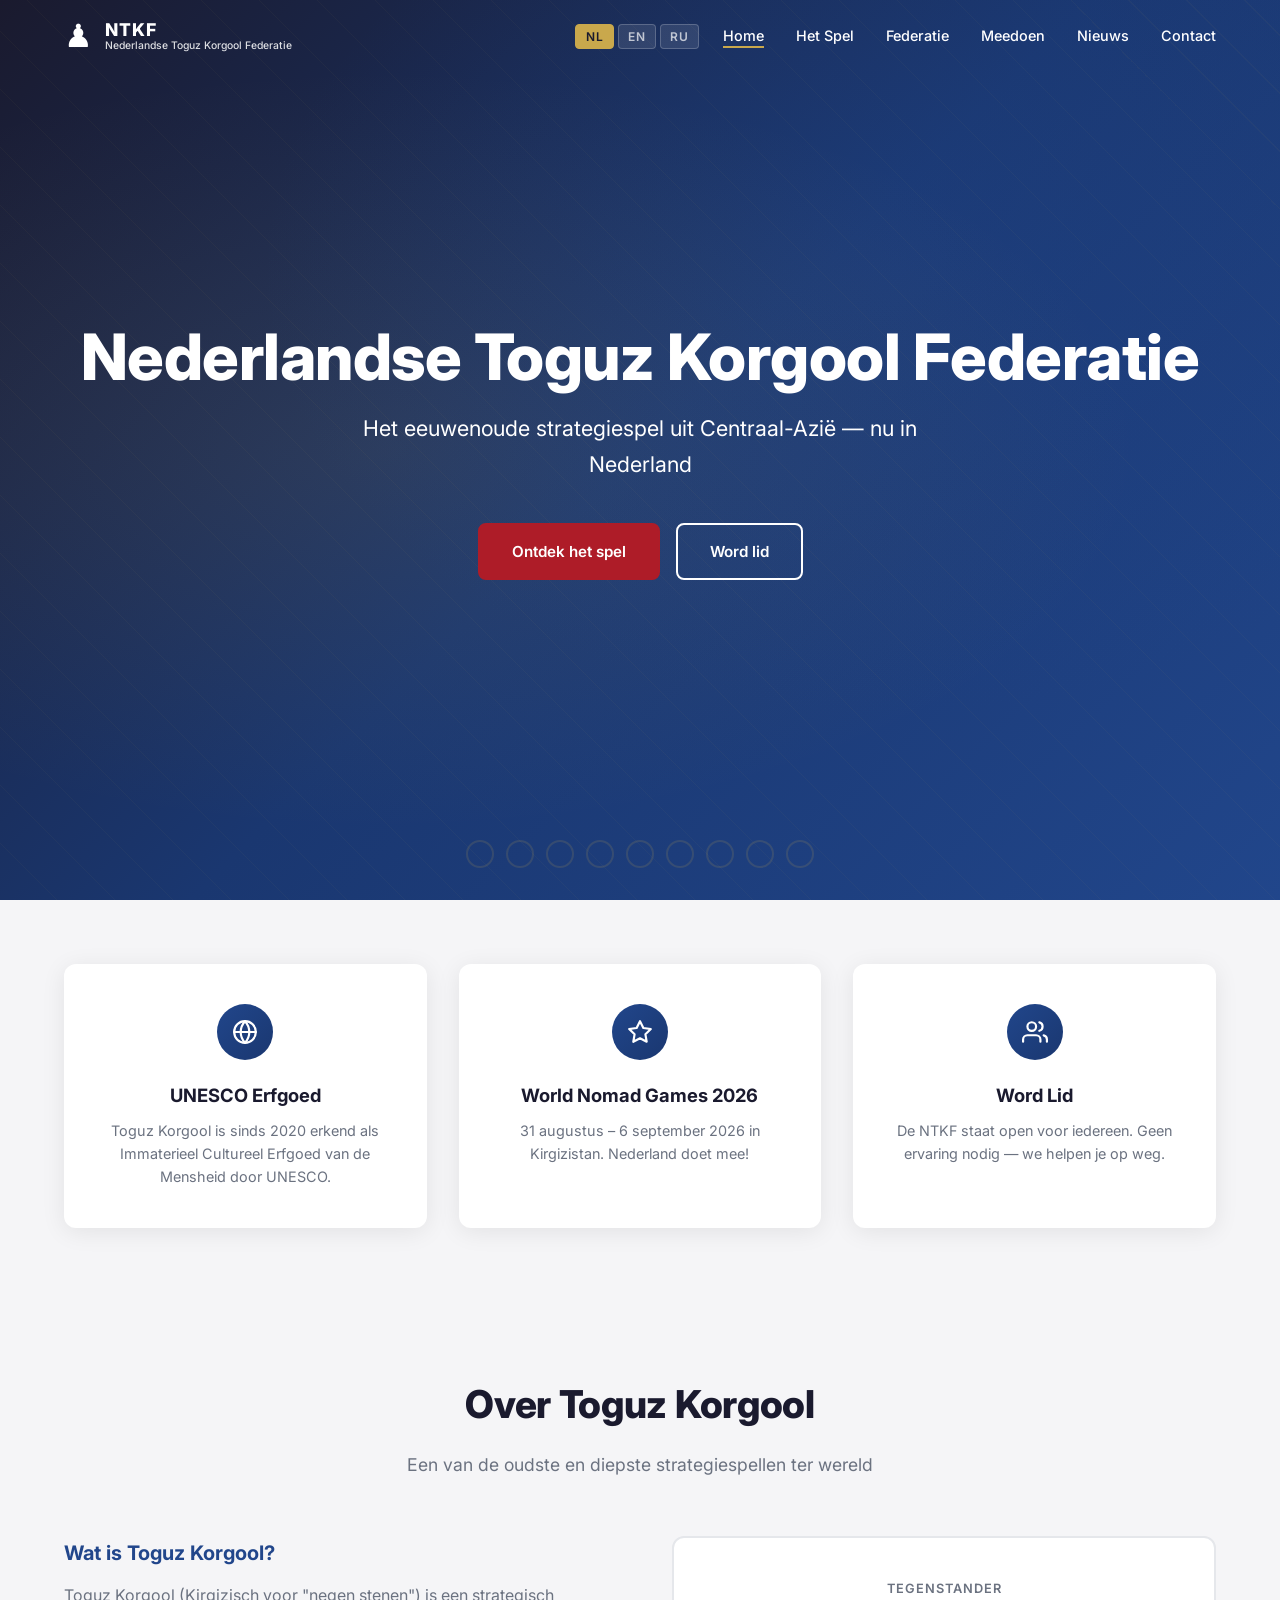
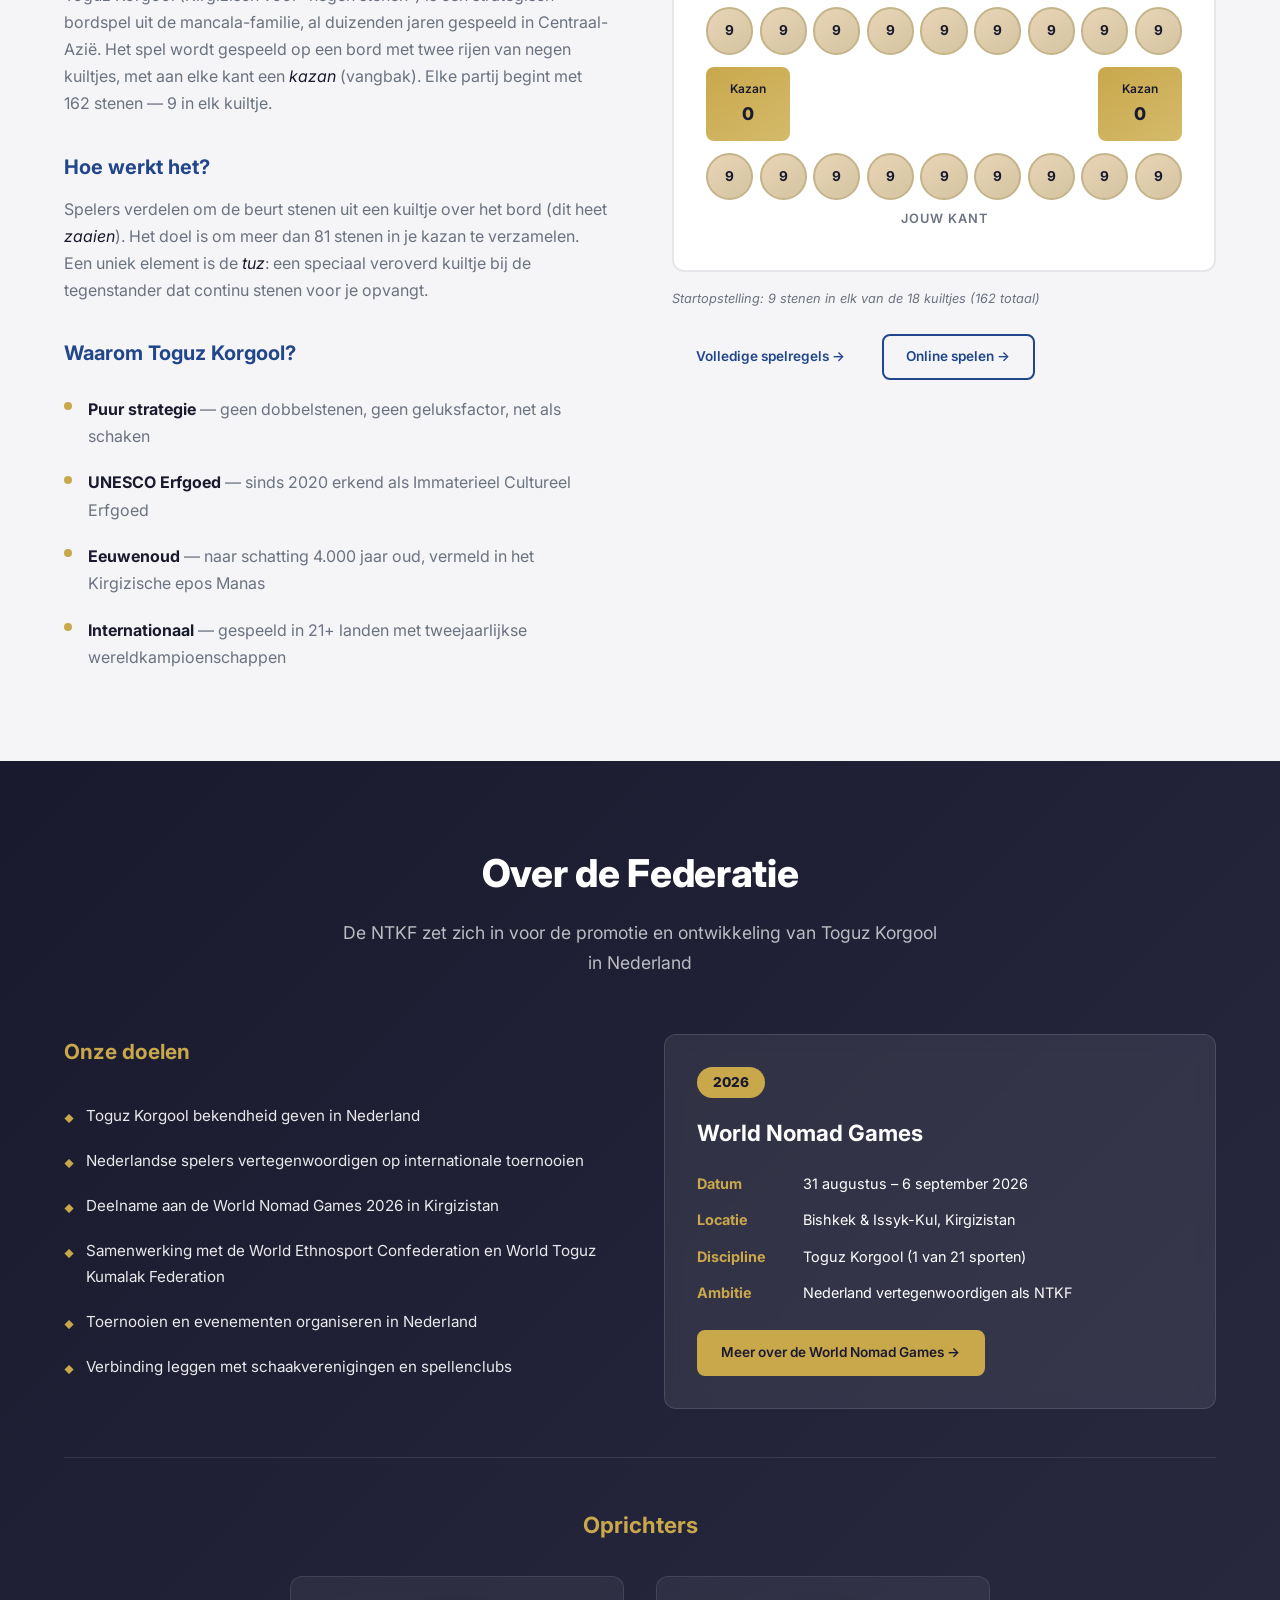
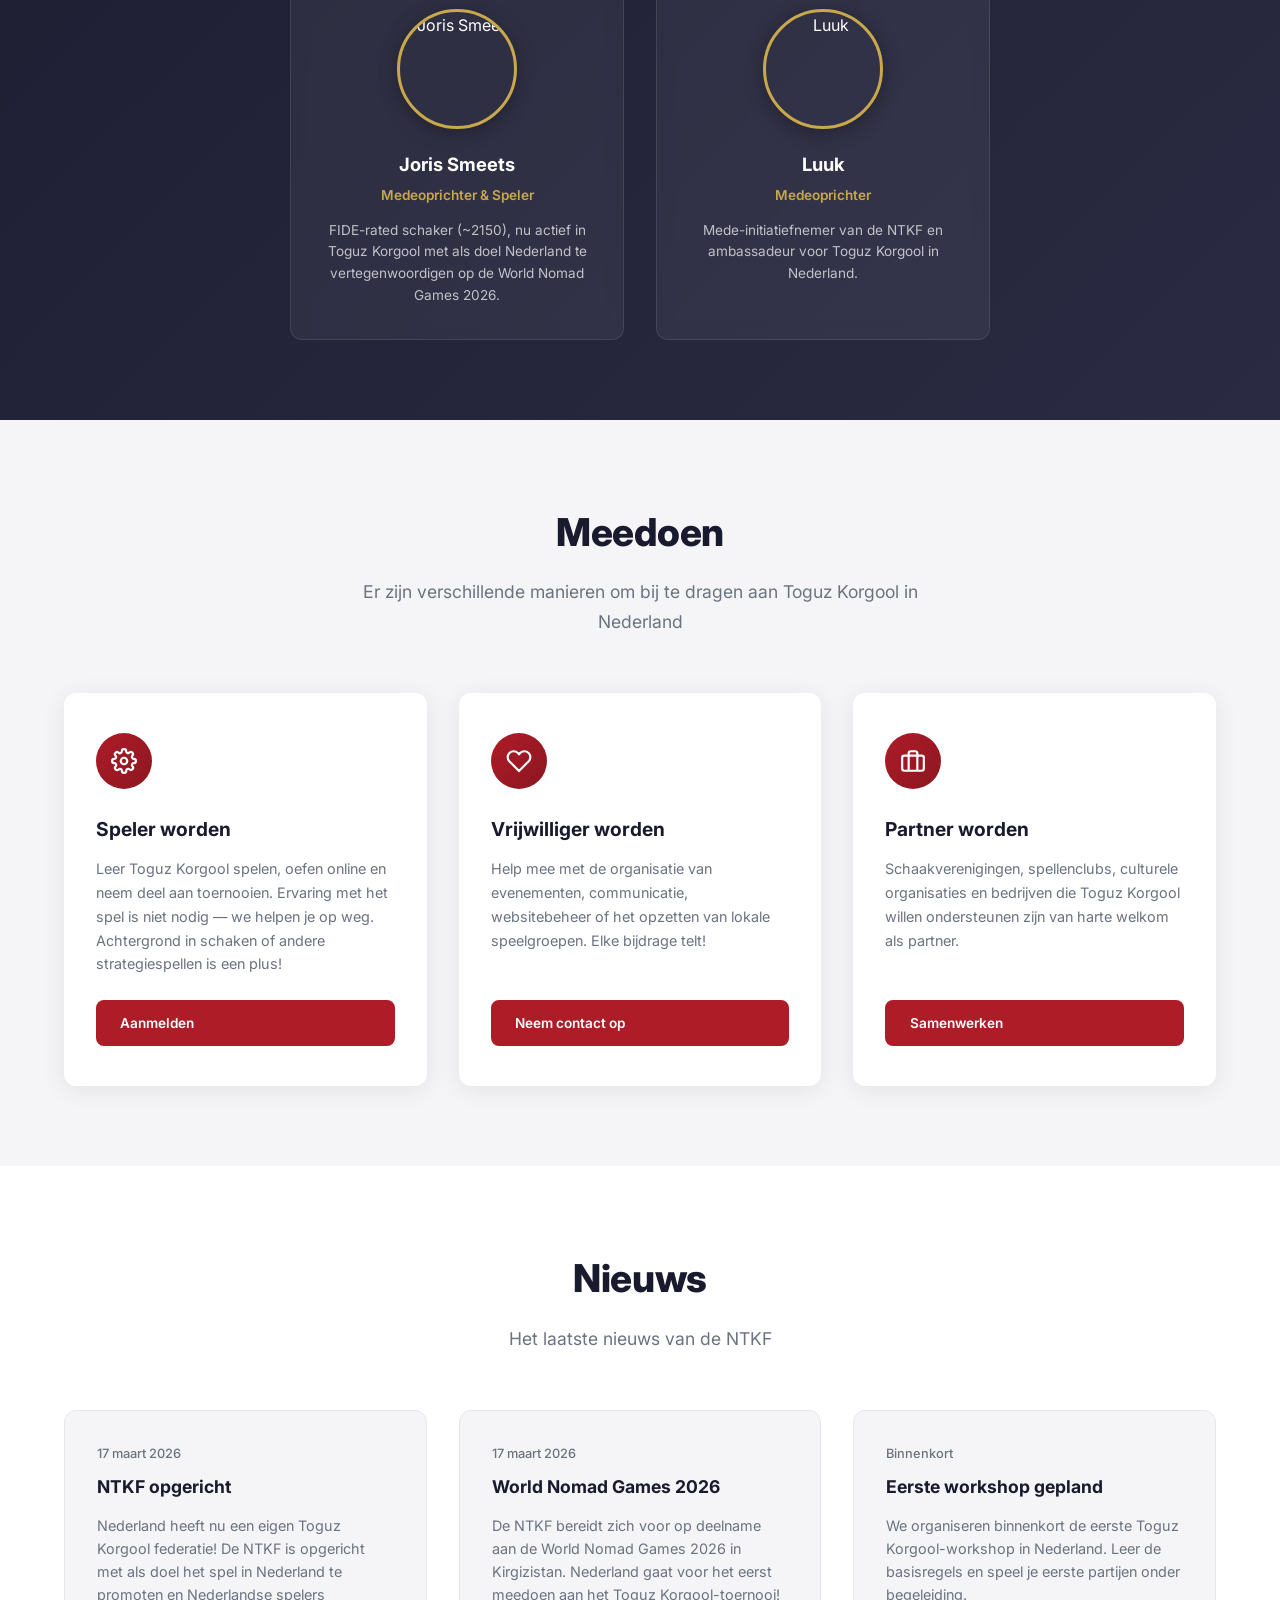
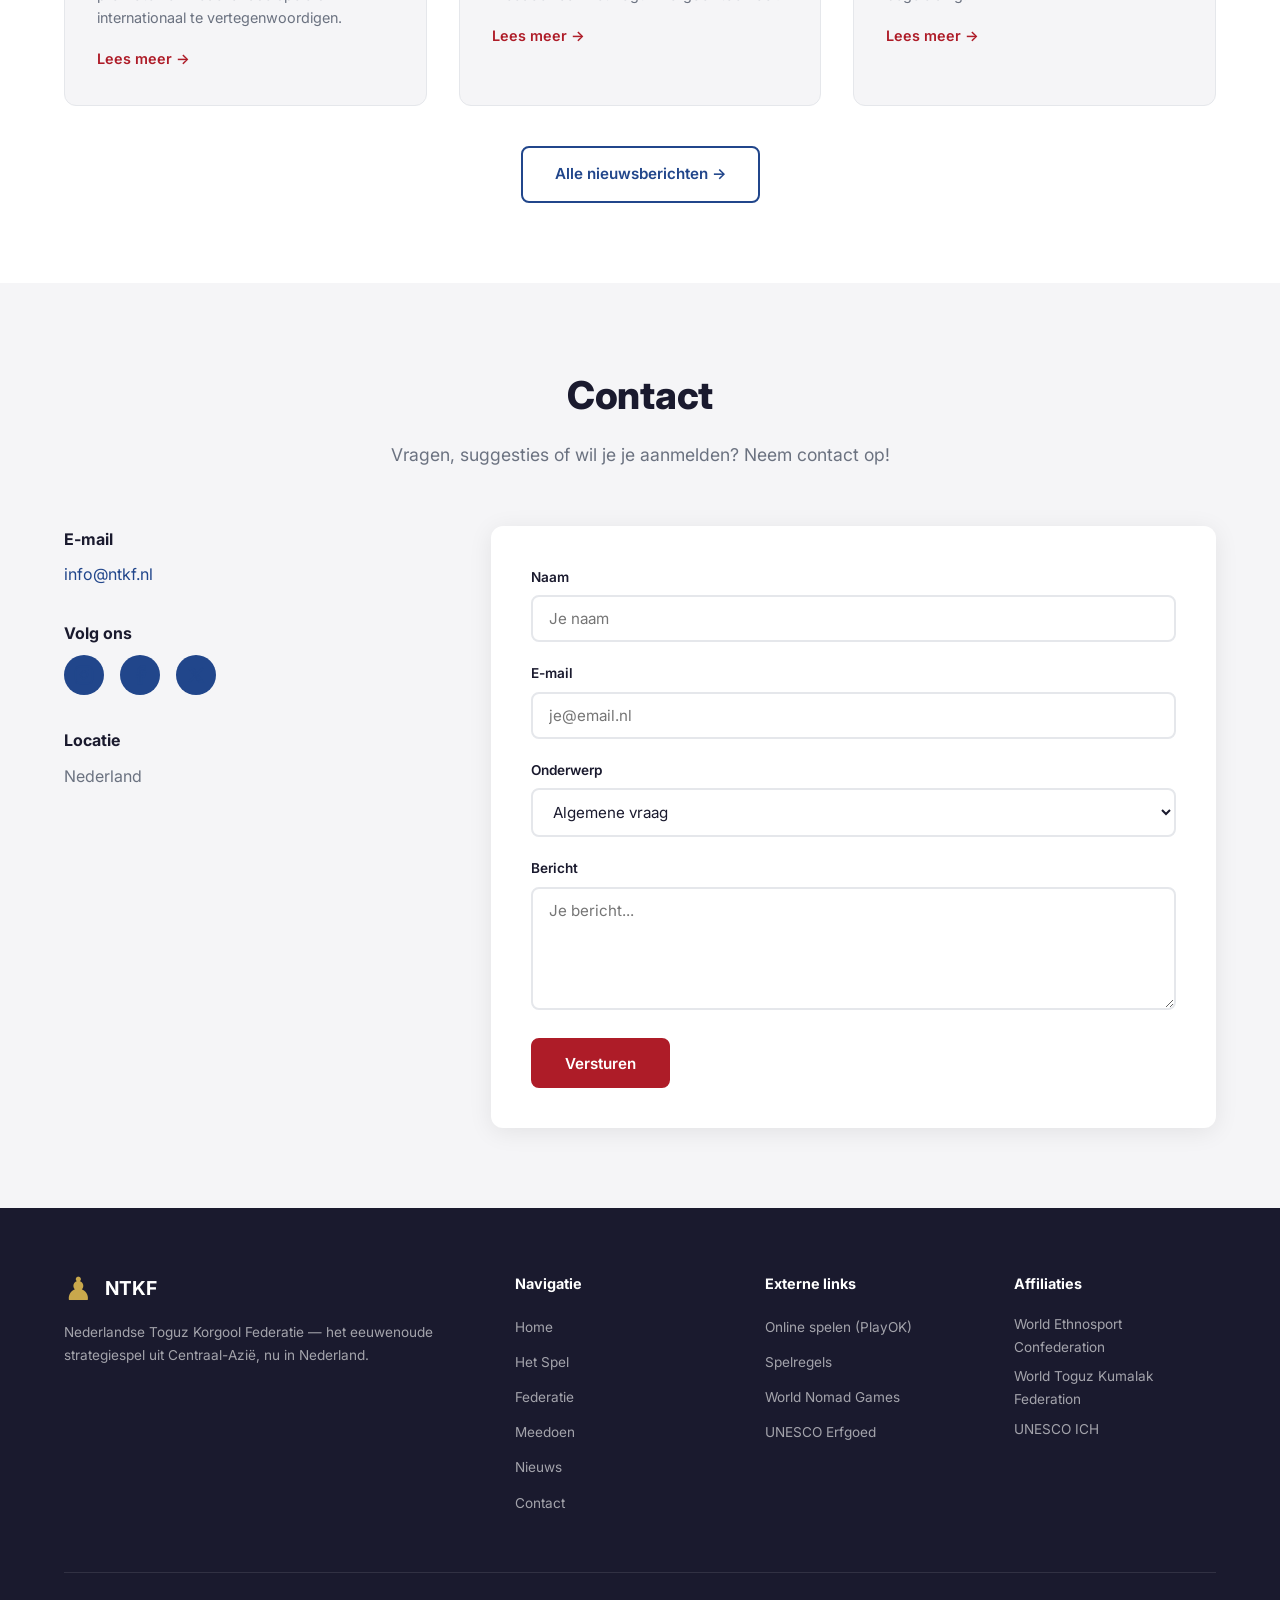
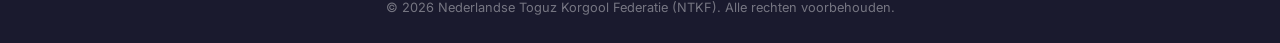
==== commit e4075d25: "Add founders section, language switcher (NL/EN/RU), and photo placeholders - Added Joris Smeets and " ====
--- a/index.html
+++ b/index.html
@@ -23,19 +23,24 @@
                 <span class="nav__logo-icon">&#9823;</span>
                 <div class="nav__logo-text">
                     <strong>NTKF</strong>
-                    <small>Nederlandse Toguz Korgool Federatie</small>
+                    <small data-i18n="nav_subtitle">Nederlandse Toguz Korgool Federatie</small>
                 </div>
             </a>
+            <div class="lang-switcher">
+                <button class="lang-btn active" data-lang="nl">NL</button>
+                <button class="lang-btn" data-lang="en">EN</button>
+                <button class="lang-btn" data-lang="ru">RU</button>
+            </div>
             <button class="nav__toggle" id="navToggle" aria-label="Menu openen">
                 <span></span><span></span><span></span>
             </button>
             <ul class="nav__links" id="navLinks">
-                <li><a href="#hero">Home</a></li>
-                <li><a href="#spel">Het Spel</a></li>
-                <li><a href="#federatie">Federatie</a></li>
-                <li><a href="#meedoen">Meedoen</a></li>
-                <li><a href="nieuws.html">Nieuws</a></li>
-                <li><a href="#contact">Contact</a></li>
+                <li><a href="#hero" data-i18n="nav_home">Home</a></li>
+                <li><a href="#spel" data-i18n="nav_game">Het Spel</a></li>
+                <li><a href="#federatie" data-i18n="nav_federation">Federatie</a></li>
+                <li><a href="#meedoen" data-i18n="nav_join">Meedoen</a></li>
+                <li><a href="nieuws.html" data-i18n="nav_news">Nieuws</a></li>
+                <li><a href="#contact" data-i18n="nav_contact">Contact</a></li>
             </ul>
         </div>
     </nav>
@@ -45,14 +50,13 @@
         <div class="hero__overlay"></div>
         <div class="hero__pattern"></div>
         <div class="container hero__content">
-            <h1 class="hero__title animate-in">Nederlandse Toguz Korgool Federatie</h1>
-            <p class="hero__subtitle animate-in">Het eeuwenoude strategiespel uit Centraal-Azie &mdash; nu in Nederland</p>
+            <h1 class="hero__title animate-in" data-i18n="hero_title">Nederlandse Toguz Korgool Federatie</h1>
+            <p class="hero__subtitle animate-in" data-i18n="hero_subtitle">Het eeuwenoude strategiespel uit Centraal-Azi&euml; &mdash; nu in Nederland</p>
             <div class="hero__buttons animate-in">
-                <a href="#spel" class="btn btn--primary">Ontdek het spel</a>
-                <a href="#meedoen" class="btn btn--secondary">Word lid</a>
-            </div>
-        </div>
-        <!-- Decoratieve board-illustratie -->
+                <a href="#spel" class="btn btn--primary" data-i18n="hero_btn_discover">Ontdek het spel</a>
+                <a href="#meedoen" class="btn btn--secondary" data-i18n="hero_btn_join">Word lid</a>
+            </div>
+        </div>
         <div class="hero__board-decoration">
             <div class="pit"></div><div class="pit"></div><div class="pit"></div>
             <div class="pit"></div><div class="pit"></div><div class="pit"></div>
@@ -68,22 +72,22 @@
                     <div class="intro__icon">
                         <svg viewBox="0 0 24 24" fill="none" stroke="currentColor" stroke-width="2" stroke-linecap="round" stroke-linejoin="round"><circle cx="12" cy="12" r="10"/><path d="M2 12h20"/><path d="M12 2a15.3 15.3 0 0 1 4 10 15.3 15.3 0 0 1-4 10 15.3 15.3 0 0 1-4-10 15.3 15.3 0 0 1 4-10z"/></svg>
                     </div>
-                    <h3>UNESCO Erfgoed</h3>
-                    <p>Toguz Korgool is sinds 2020 erkend als Immaterieel Cultureel Erfgoed van de Mensheid door UNESCO.</p>
+                    <h3 data-i18n="intro_unesco_title">UNESCO Erfgoed</h3>
+                    <p data-i18n="intro_unesco_text">Toguz Korgool is sinds 2020 erkend als Immaterieel Cultureel Erfgoed van de Mensheid door UNESCO.</p>
                 </div>
                 <div class="intro__card animate-in">
                     <div class="intro__icon">
                         <svg viewBox="0 0 24 24" fill="none" stroke="currentColor" stroke-width="2" stroke-linecap="round" stroke-linejoin="round"><polygon points="12 2 15.09 8.26 22 9.27 17 14.14 18.18 21.02 12 17.77 5.82 21.02 7 14.14 2 9.27 8.91 8.26 12 2"/></svg>
                     </div>
-                    <h3>World Nomad Games 2026</h3>
-                    <p>31 augustus &ndash; 6 september 2026 in Kirgizistan. Nederland doet mee!</p>
+                    <h3 data-i18n="intro_wng_title">World Nomad Games 2026</h3>
+                    <p data-i18n="intro_wng_text">31 augustus &ndash; 6 september 2026 in Kirgizistan. Nederland doet mee!</p>
                 </div>
                 <div class="intro__card animate-in">
                     <div class="intro__icon">
                         <svg viewBox="0 0 24 24" fill="none" stroke="currentColor" stroke-width="2" stroke-linecap="round" stroke-linejoin="round"><path d="M17 21v-2a4 4 0 0 0-4-4H5a4 4 0 0 0-4 4v2"/><circle cx="9" cy="7" r="4"/><path d="M23 21v-2a4 4 0 0 0-3-3.87"/><path d="M16 3.13a4 4 0 0 1 0 7.75"/></svg>
                     </div>
-                    <h3>Word Lid</h3>
-                    <p>De NTKF staat open voor iedereen. Geen ervaring nodig &mdash; we helpen je op weg.</p>
+                    <h3 data-i18n="intro_join_title">Word Lid</h3>
+                    <p data-i18n="intro_join_text">De NTKF staat open voor iedereen. Geen ervaring nodig &mdash; we helpen je op weg.</p>
                 </div>
             </div>
         </div>
@@ -93,43 +97,43 @@
     <section class="section section--light" id="spel">
         <div class="container">
             <div class="section__header animate-in">
-                <h2>Over Toguz Korgool</h2>
-                <p class="section__lead">Een van de oudste en diepste strategiespellen ter wereld</p>
+                <h2 data-i18n="game_section_title">Over Toguz Korgool</h2>
+                <p class="section__lead" data-i18n="game_section_lead">Een van de oudste en diepste strategiespellen ter wereld</p>
             </div>
             <div class="game-info">
                 <div class="game-info__text animate-in">
-                    <h3>Wat is Toguz Korgool?</h3>
-                    <p>
+                    <h3 data-i18n="game_what_title">Wat is Toguz Korgool?</h3>
+                    <p data-i18n-html="game_what_text">
                         Toguz Korgool (Kirgizisch voor "negen stenen") is een strategisch bordspel uit de mancala-familie,
-                        al duizenden jaren gespeeld in Centraal-Azie. Het spel wordt gespeeld op een bord met twee rijen
+                        al duizenden jaren gespeeld in Centraal-Azi&euml;. Het spel wordt gespeeld op een bord met twee rijen
                         van negen kuiltjes, met aan elke kant een <em>kazan</em> (vangbak). Elke partij begint met
                         162 stenen &mdash; 9 in elk kuiltje.
                     </p>
-                    <h3>Hoe werkt het?</h3>
-                    <p>
+                    <h3 data-i18n="game_how_title">Hoe werkt het?</h3>
+                    <p data-i18n-html="game_how_text">
                         Spelers verdelen om de beurt stenen uit een kuiltje over het bord (dit heet <em>zaaien</em>).
                         Het doel is om meer dan 81 stenen in je kazan te verzamelen. Een uniek element is de <em>tuz</em>:
                         een speciaal veroverd kuiltje bij de tegenstander dat continu stenen voor je opvangt.
                     </p>
-                    <h3>Waarom Toguz Korgool?</h3>
+                    <h3 data-i18n="game_why_title">Waarom Toguz Korgool?</h3>
                     <ul class="game-info__features">
-                        <li>
+                        <li data-i18n-html="game_feat_strategy">
                             <strong>Puur strategie</strong> &mdash; geen dobbelstenen, geen geluksfactor, net als schaken
                         </li>
-                        <li>
+                        <li data-i18n-html="game_feat_unesco">
                             <strong>UNESCO Erfgoed</strong> &mdash; sinds 2020 erkend als Immaterieel Cultureel Erfgoed
                         </li>
-                        <li>
+                        <li data-i18n-html="game_feat_ancient">
                             <strong>Eeuwenoud</strong> &mdash; naar schatting 4.000 jaar oud, vermeld in het Kirgizische epos Manas
                         </li>
-                        <li>
+                        <li data-i18n-html="game_feat_international">
                             <strong>Internationaal</strong> &mdash; gespeeld in 21+ landen met tweejaarlijkse wereldkampioenschappen
                         </li>
                     </ul>
                 </div>
                 <div class="game-info__visual animate-in">
                     <div class="board-diagram">
-                        <div class="board-diagram__label">Tegenstander</div>
+                        <div class="board-diagram__label" data-i18n="game_board_opponent">Tegenstander</div>
                         <div class="board-diagram__row">
                             <div class="board-diagram__pit">9</div>
                             <div class="board-diagram__pit">9</div>
@@ -156,12 +160,12 @@
                             <div class="board-diagram__pit">9</div>
                             <div class="board-diagram__pit">9</div>
                         </div>
-                        <div class="board-diagram__label">Jouw kant</div>
-                    </div>
-                    <p class="board-diagram__caption">Startopstelling: 9 stenen in elk van de 18 kuiltjes (162 totaal)</p>
+                        <div class="board-diagram__label" data-i18n="game_board_you">Jouw kant</div>
+                    </div>
+                    <p class="board-diagram__caption" data-i18n="game_board_caption">Startopstelling: 9 stenen in elk van de 18 kuiltjes (162 totaal)</p>
                     <div class="game-info__links">
-                        <a href="https://www.toguzkorgool.com/en/game-guide" target="_blank" rel="noopener" class="btn btn--small">Volledige spelregels &rarr;</a>
-                        <a href="https://www.playok.com/en/togyzkumalak/" target="_blank" rel="noopener" class="btn btn--small btn--outline">Online spelen &rarr;</a>
+                        <a href="https://www.toguzkorgool.com/en/game-guide" target="_blank" rel="noopener" class="btn btn--small" data-i18n="game_btn_rules">Volledige spelregels &rarr;</a>
+                        <a href="https://www.playok.com/en/togyzkumalak/" target="_blank" rel="noopener" class="btn btn--small btn--outline" data-i18n="game_btn_play">Online spelen &rarr;</a>
                     </div>
                 </div>
             </div>
@@ -172,72 +176,83 @@
     <section class="section section--dark" id="federatie">
         <div class="container">
             <div class="section__header animate-in">
-                <h2>Over de Federatie</h2>
-                <p class="section__lead">De NTKF zet zich in voor de promotie en ontwikkeling van Toguz Korgool in Nederland</p>
+                <h2 data-i18n="fed_section_title">Over de Federatie</h2>
+                <p class="section__lead" data-i18n="fed_section_lead">De NTKF zet zich in voor de promotie en ontwikkeling van Toguz Korgool in Nederland</p>
             </div>
             <div class="federation">
                 <div class="federation__goals animate-in">
-                    <h3>Onze doelen</h3>
+                    <h3 data-i18n="fed_goals_title">Onze doelen</h3>
                     <ul class="federation__list">
                         <li>
                             <span class="federation__list-icon">&#9670;</span>
-                            Toguz Korgool bekendheid geven in Nederland
-                        </li>
-                        <li>
-                            <span class="federation__list-icon">&#9670;</span>
-                            Nederlandse spelers vertegenwoordigen op internationale toernooien
-                        </li>
-                        <li>
-                            <span class="federation__list-icon">&#9670;</span>
-                            Deelname aan de World Nomad Games 2026 in Kirgizistan
-                        </li>
-                        <li>
-                            <span class="federation__list-icon">&#9670;</span>
-                            Samenwerking met de World Ethnosport Confederation en World Toguz Kumalak Federation
-                        </li>
-                        <li>
-                            <span class="federation__list-icon">&#9670;</span>
-                            Toernooien en evenementen organiseren in Nederland
-                        </li>
-                        <li>
-                            <span class="federation__list-icon">&#9670;</span>
-                            Verbinding leggen met schaakverenigingen en spellenclubs
+                            <span data-i18n="fed_goal_1">Toguz Korgool bekendheid geven in Nederland</span>
+                        </li>
+                        <li>
+                            <span class="federation__list-icon">&#9670;</span>
+                            <span data-i18n="fed_goal_2">Nederlandse spelers vertegenwoordigen op internationale toernooien</span>
+                        </li>
+                        <li>
+                            <span class="federation__list-icon">&#9670;</span>
+                            <span data-i18n="fed_goal_3">Deelname aan de World Nomad Games 2026 in Kirgizistan</span>
+                        </li>
+                        <li>
+                            <span class="federation__list-icon">&#9670;</span>
+                            <span data-i18n="fed_goal_4">Samenwerking met de World Ethnosport Confederation en World Toguz Kumalak Federation</span>
+                        </li>
+                        <li>
+                            <span class="federation__list-icon">&#9670;</span>
+                            <span data-i18n="fed_goal_5">Toernooien en evenementen organiseren in Nederland</span>
+                        </li>
+                        <li>
+                            <span class="federation__list-icon">&#9670;</span>
+                            <span data-i18n="fed_goal_6">Verbinding leggen met schaakverenigingen en spellenclubs</span>
                         </li>
                     </ul>
                 </div>
                 <div class="federation__spotlight animate-in">
                     <div class="spotlight-card">
                         <div class="spotlight-card__badge">2026</div>
-                        <h3>World Nomad Games</h3>
+                        <h3 data-i18n="spotlight_title">World Nomad Games</h3>
                         <div class="spotlight-card__details">
                             <div class="spotlight-card__item">
-                                <span class="spotlight-card__label">Datum</span>
-                                <span>31 augustus &ndash; 6 september 2026</span>
+                                <span class="spotlight-card__label" data-i18n="spotlight_date_label">Datum</span>
+                                <span data-i18n="spotlight_date">31 augustus &ndash; 6 september 2026</span>
                             </div>
                             <div class="spotlight-card__item">
-                                <span class="spotlight-card__label">Locatie</span>
-                                <span>Bishkek &amp; Issyk-Kul, Kirgizistan</span>
+                                <span class="spotlight-card__label" data-i18n="spotlight_location_label">Locatie</span>
+                                <span data-i18n="spotlight_location">Bishkek &amp; Issyk-Kul, Kirgizistan</span>
                             </div>
                             <div class="spotlight-card__item">
-                                <span class="spotlight-card__label">Discipline</span>
-                                <span>Toguz Korgool (1 van 21 sporten)</span>
+                                <span class="spotlight-card__label" data-i18n="spotlight_discipline_label">Discipline</span>
+                                <span data-i18n="spotlight_discipline">Toguz Korgool (1 van 21 sporten)</span>
                             </div>
                             <div class="spotlight-card__item">
-                                <span class="spotlight-card__label">Ambitie</span>
-                                <span>Nederland vertegenwoordigen als NTKF</span>
+                                <span class="spotlight-card__label" data-i18n="spotlight_ambition_label">Ambitie</span>
+                                <span data-i18n="spotlight_ambition">Nederland vertegenwoordigen als NTKF</span>
                             </div>
                         </div>
-                        <a href="https://worldnomadgames.org/en/" target="_blank" rel="noopener" class="btn btn--gold btn--small">Meer over de World Nomad Games &rarr;</a>
-                    </div>
-                </div>
-            </div>
-            <div class="federation__founder animate-in">
-                <blockquote>
-                    "Als schaker (FIDE-rating ~2150) ben ik altijd gefascineerd geweest door strategische spellen.
-                    Toguz Korgool is een verborgen juweeltje &mdash; even diep als schaken, maar vrijwel onbekend in Nederland.
-                    Met de NTKF wil ik daar verandering in brengen en Nederland op de kaart zetten bij de World Nomad Games."
-                </blockquote>
-                <cite>&mdash; Oprichter NTKF</cite>
+                        <a href="https://worldnomadgames.org/en/" target="_blank" rel="noopener" class="btn btn--gold btn--small" data-i18n="spotlight_btn">Meer over de World Nomad Games &rarr;</a>
+                    </div>
+                </div>
+            </div>
+
+            <!-- Oprichters -->
+            <div class="founders animate-in">
+                <h3 class="founders__title" data-i18n="founders_title">Oprichters</h3>
+                <div class="founders__grid">
+                    <div class="founders__card">
+                        <img src="images/joris.jpg" alt="Joris Smeets" class="founders__photo">
+                        <h4>Joris Smeets</h4>
+                        <p class="founders__role" data-i18n="founder_joris_role">Medeoprichter &amp; Speler</p>
+                        <p class="founders__desc" data-i18n="founder_joris_desc">FIDE-rated schaker (~2150), nu actief in Toguz Korgool met als doel Nederland te vertegenwoordigen op de World Nomad Games 2026.</p>
+                    </div>
+                    <div class="founders__card">
+                        <img src="images/luuk.jpg" alt="Luuk" class="founders__photo">
+                        <h4>Luuk</h4>
+                        <p class="founders__role" data-i18n="founder_luuk_role">Medeoprichter</p>
+                        <p class="founders__desc" data-i18n="founder_luuk_desc">Mede-initiatiefnemer van de NTKF en ambassadeur voor Toguz Korgool in Nederland.</p>
+                    </div>
+                </div>
             </div>
         </div>
     </section>
@@ -246,44 +261,44 @@
     <section class="section section--light" id="meedoen">
         <div class="container">
             <div class="section__header animate-in">
-                <h2>Meedoen</h2>
-                <p class="section__lead">Er zijn verschillende manieren om bij te dragen aan Toguz Korgool in Nederland</p>
+                <h2 data-i18n="join_section_title">Meedoen</h2>
+                <p class="section__lead" data-i18n="join_section_lead">Er zijn verschillende manieren om bij te dragen aan Toguz Korgool in Nederland</p>
             </div>
             <div class="join__grid">
                 <div class="join__card animate-in">
                     <div class="join__card-icon">
                         <svg viewBox="0 0 24 24" fill="none" stroke="currentColor" stroke-width="2"><circle cx="12" cy="12" r="3"/><path d="M19.4 15a1.65 1.65 0 0 0 .33 1.82l.06.06a2 2 0 0 1-2.83 2.83l-.06-.06a1.65 1.65 0 0 0-1.82-.33 1.65 1.65 0 0 0-1 1.51V21a2 2 0 0 1-4 0v-.09A1.65 1.65 0 0 0 9 19.4a1.65 1.65 0 0 0-1.82.33l-.06.06a2 2 0 0 1-2.83-2.83l.06-.06A1.65 1.65 0 0 0 4.68 15a1.65 1.65 0 0 0-1.51-1H3a2 2 0 0 1 0-4h.09A1.65 1.65 0 0 0 4.6 9a1.65 1.65 0 0 0-.33-1.82l-.06-.06a2 2 0 0 1 2.83-2.83l.06.06A1.65 1.65 0 0 0 9 4.68a1.65 1.65 0 0 0 1-1.51V3a2 2 0 0 1 4 0v.09a1.65 1.65 0 0 0 1 1.51 1.65 1.65 0 0 0 1.82-.33l.06-.06a2 2 0 0 1 2.83 2.83l-.06.06A1.65 1.65 0 0 0 19.4 9a1.65 1.65 0 0 0 1.51 1H21a2 2 0 0 1 0 4h-.09a1.65 1.65 0 0 0-1.51 1z"/></svg>
                     </div>
-                    <h3>Speler worden</h3>
-                    <p>
+                    <h3 data-i18n="join_player_title">Speler worden</h3>
+                    <p data-i18n="join_player_text">
                         Leer Toguz Korgool spelen, oefen online en neem deel aan toernooien.
                         Ervaring met het spel is niet nodig &mdash; we helpen je op weg.
                         Achtergrond in schaken of andere strategiespellen is een plus!
                     </p>
-                    <a href="#contact" class="btn btn--primary btn--small">Aanmelden</a>
+                    <a href="#contact" class="btn btn--primary btn--small" data-i18n="join_player_btn">Aanmelden</a>
                 </div>
                 <div class="join__card animate-in">
                     <div class="join__card-icon">
                         <svg viewBox="0 0 24 24" fill="none" stroke="currentColor" stroke-width="2"><path d="M20.84 4.61a5.5 5.5 0 0 0-7.78 0L12 5.67l-1.06-1.06a5.5 5.5 0 0 0-7.78 7.78l1.06 1.06L12 21.23l7.78-7.78 1.06-1.06a5.5 5.5 0 0 0 0-7.78z"/></svg>
                     </div>
-                    <h3>Vrijwilliger worden</h3>
-                    <p>
+                    <h3 data-i18n="join_volunteer_title">Vrijwilliger worden</h3>
+                    <p data-i18n="join_volunteer_text">
                         Help mee met de organisatie van evenementen, communicatie,
                         websitebeheer of het opzetten van lokale speelgroepen.
                         Elke bijdrage telt!
                     </p>
-                    <a href="#contact" class="btn btn--primary btn--small">Neem contact op</a>
+                    <a href="#contact" class="btn btn--primary btn--small" data-i18n="join_volunteer_btn">Neem contact op</a>
                 </div>
                 <div class="join__card animate-in">
                     <div class="join__card-icon">
                         <svg viewBox="0 0 24 24" fill="none" stroke="currentColor" stroke-width="2"><rect x="2" y="7" width="20" height="14" rx="2" ry="2"/><path d="M16 21V5a2 2 0 0 0-2-2h-4a2 2 0 0 0-2 2v16"/></svg>
                     </div>
-                    <h3>Partner worden</h3>
-                    <p>
+                    <h3 data-i18n="join_partner_title">Partner worden</h3>
+                    <p data-i18n="join_partner_text">
                         Schaakverenigingen, spellenclubs, culturele organisaties en bedrijven
                         die Toguz Korgool willen ondersteunen zijn van harte welkom als partner.
                     </p>
-                    <a href="#contact" class="btn btn--primary btn--small">Samenwerken</a>
+                    <a href="#contact" class="btn btn--primary btn--small" data-i18n="join_partner_btn">Samenwerken</a>
                 </div>
             </div>
         </div>
@@ -293,31 +308,31 @@
     <section class="section section--white" id="nieuws">
         <div class="container">
             <div class="section__header animate-in">
-                <h2>Nieuws</h2>
-                <p class="section__lead">Het laatste nieuws van de NTKF</p>
+                <h2 data-i18n="news_section_title">Nieuws</h2>
+                <p class="section__lead" data-i18n="news_section_lead">Het laatste nieuws van de NTKF</p>
             </div>
             <div class="news__grid">
                 <article class="news__card animate-in">
-                    <div class="news__date">17 maart 2026</div>
-                    <h3>NTKF opgericht</h3>
-                    <p>Nederland heeft nu een eigen Toguz Korgool federatie! De NTKF is opgericht met als doel het spel in Nederland te promoten en Nederlandse spelers internationaal te vertegenwoordigen.</p>
-                    <a href="nieuws.html#ntkf-opgericht">Lees meer &rarr;</a>
+                    <div class="news__date" data-i18n="news_1_date">17 maart 2026</div>
+                    <h3 data-i18n="news_1_title">NTKF opgericht</h3>
+                    <p data-i18n="news_1_text">Nederland heeft nu een eigen Toguz Korgool federatie! De NTKF is opgericht met als doel het spel in Nederland te promoten en Nederlandse spelers internationaal te vertegenwoordigen.</p>
+                    <a href="nieuws.html#ntkf-opgericht" data-i18n="news_read_more">Lees meer &rarr;</a>
                 </article>
                 <article class="news__card animate-in">
-                    <div class="news__date">17 maart 2026</div>
-                    <h3>World Nomad Games 2026</h3>
-                    <p>De NTKF bereidt zich voor op deelname aan de World Nomad Games 2026 in Kirgizistan. Nederland gaat voor het eerst meedoen aan het Toguz Korgool-toernooi!</p>
-                    <a href="nieuws.html#wng-2026">Lees meer &rarr;</a>
+                    <div class="news__date" data-i18n="news_2_date">17 maart 2026</div>
+                    <h3 data-i18n="news_2_title">World Nomad Games 2026</h3>
+                    <p data-i18n="news_2_text">De NTKF bereidt zich voor op deelname aan de World Nomad Games 2026 in Kirgizistan. Nederland gaat voor het eerst meedoen aan het Toguz Korgool-toernooi!</p>
+                    <a href="nieuws.html#wng-2026" data-i18n="news_read_more">Lees meer &rarr;</a>
                 </article>
                 <article class="news__card animate-in">
-                    <div class="news__date">Binnenkort</div>
-                    <h3>Eerste workshop gepland</h3>
-                    <p>We organiseren binnenkort de eerste Toguz Korgool-workshop in Nederland. Leer de basisregels en speel je eerste partijen onder begeleiding.</p>
-                    <a href="nieuws.html#workshop">Lees meer &rarr;</a>
+                    <div class="news__date" data-i18n="news_3_date">Binnenkort</div>
+                    <h3 data-i18n="news_3_title">Eerste workshop gepland</h3>
+                    <p data-i18n="news_3_text">We organiseren binnenkort de eerste Toguz Korgool-workshop in Nederland. Leer de basisregels en speel je eerste partijen onder begeleiding.</p>
+                    <a href="nieuws.html#workshop" data-i18n="news_read_more">Lees meer &rarr;</a>
                 </article>
             </div>
             <div class="news__more animate-in">
-                <a href="nieuws.html" class="btn btn--outline">Alle nieuwsberichten &rarr;</a>
+                <a href="nieuws.html" class="btn btn--outline" data-i18n="news_all_btn">Alle nieuwsberichten &rarr;</a>
             </div>
         </div>
     </section>
@@ -326,17 +341,17 @@
     <section class="section section--light" id="contact">
         <div class="container">
             <div class="section__header animate-in">
-                <h2>Contact</h2>
-                <p class="section__lead">Vragen, suggesties of wil je je aanmelden? Neem contact op!</p>
+                <h2 data-i18n="contact_section_title">Contact</h2>
+                <p class="section__lead" data-i18n="contact_section_lead">Vragen, suggesties of wil je je aanmelden? Neem contact op!</p>
             </div>
             <div class="contact__grid">
                 <div class="contact__info animate-in">
                     <div class="contact__item">
-                        <h3>E-mail</h3>
+                        <h3 data-i18n="contact_email_title">E-mail</h3>
                         <a href="mailto:info@ntkf.nl">info@ntkf.nl</a>
                     </div>
                     <div class="contact__item">
-                        <h3>Volg ons</h3>
+                        <h3 data-i18n="contact_follow_title">Volg ons</h3>
                         <div class="contact__social">
                             <a href="#" aria-label="Instagram" class="contact__social-link">
                                 <svg viewBox="0 0 24 24" fill="none" stroke="currentColor" stroke-width="2"><rect x="2" y="2" width="20" height="20" rx="5" ry="5"/><path d="M16 11.37A4 4 0 1 1 12.63 8 4 4 0 0 1 16 11.37z"/><line x1="17.5" y1="6.5" x2="17.51" y2="6.5"/></svg>
@@ -350,35 +365,35 @@
                         </div>
                     </div>
                     <div class="contact__item">
-                        <h3>Locatie</h3>
-                        <p>Nederland</p>
+                        <h3 data-i18n="contact_location_title">Locatie</h3>
+                        <p data-i18n="contact_location_text">Nederland</p>
                     </div>
                 </div>
                 <form class="contact__form animate-in" id="contactForm">
                     <div class="form__group">
-                        <label for="name">Naam</label>
-                        <input type="text" id="name" name="name" required placeholder="Je naam">
+                        <label for="name" data-i18n="form_name">Naam</label>
+                        <input type="text" id="name" name="name" required data-i18n-placeholder="form_name_placeholder" placeholder="Je naam">
                     </div>
                     <div class="form__group">
-                        <label for="email">E-mail</label>
-                        <input type="email" id="email" name="email" required placeholder="je@email.nl">
+                        <label for="email" data-i18n="form_email">E-mail</label>
+                        <input type="email" id="email" name="email" required data-i18n-placeholder="form_email_placeholder" placeholder="je@email.nl">
                     </div>
                     <div class="form__group">
-                        <label for="subject">Onderwerp</label>
+                        <label for="subject" data-i18n="form_subject">Onderwerp</label>
                         <select id="subject" name="subject">
-                            <option value="algemeen">Algemene vraag</option>
-                            <option value="lid">Lid worden</option>
-                            <option value="vrijwilliger">Vrijwilliger worden</option>
-                            <option value="partner">Partner worden</option>
-                            <option value="anders">Anders</option>
+                            <option value="algemeen" data-i18n="form_subject_general">Algemene vraag</option>
+                            <option value="lid" data-i18n="form_subject_member">Lid worden</option>
+                            <option value="vrijwilliger" data-i18n="form_subject_volunteer">Vrijwilliger worden</option>
+                            <option value="partner" data-i18n="form_subject_partner">Partner worden</option>
+                            <option value="anders" data-i18n="form_subject_other">Anders</option>
                         </select>
                     </div>
                     <div class="form__group">
-                        <label for="message">Bericht</label>
-                        <textarea id="message" name="message" rows="5" required placeholder="Je bericht..."></textarea>
-                    </div>
-                    <button type="submit" class="btn btn--primary">Versturen</button>
-                    <div class="form__success" id="formSuccess">
+                        <label for="message" data-i18n="form_message">Bericht</label>
+                        <textarea id="message" name="message" rows="5" required data-i18n-placeholder="form_message_placeholder" placeholder="Je bericht..."></textarea>
+                    </div>
+                    <button type="submit" class="btn btn--primary" data-i18n="form_submit">Versturen</button>
+                    <div class="form__success" id="formSuccess" data-i18n="form_success">
                         Bedankt voor je bericht! We nemen zo snel mogelijk contact met je op.
                     </div>
                 </form>
@@ -395,41 +410,42 @@
                         <span class="nav__logo-icon">&#9823;</span>
                         <strong>NTKF</strong>
                     </div>
-                    <p>Nederlandse Toguz Korgool Federatie &mdash; het eeuwenoude strategiespel uit Centraal-Azie, nu in Nederland.</p>
+                    <p data-i18n="footer_brand">Nederlandse Toguz Korgool Federatie &mdash; het eeuwenoude strategiespel uit Centraal-Azi&euml;, nu in Nederland.</p>
                 </div>
                 <div class="footer__links">
-                    <h4>Navigatie</h4>
+                    <h4 data-i18n="footer_nav_title">Navigatie</h4>
                     <ul>
-                        <li><a href="#hero">Home</a></li>
-                        <li><a href="#spel">Het Spel</a></li>
-                        <li><a href="#federatie">Federatie</a></li>
-                        <li><a href="#meedoen">Meedoen</a></li>
-                        <li><a href="nieuws.html">Nieuws</a></li>
-                        <li><a href="#contact">Contact</a></li>
+                        <li><a href="#hero" data-i18n="nav_home">Home</a></li>
+                        <li><a href="#spel" data-i18n="nav_game">Het Spel</a></li>
+                        <li><a href="#federatie" data-i18n="nav_federation">Federatie</a></li>
+                        <li><a href="#meedoen" data-i18n="nav_join">Meedoen</a></li>
+                        <li><a href="nieuws.html" data-i18n="nav_news">Nieuws</a></li>
+                        <li><a href="#contact" data-i18n="nav_contact">Contact</a></li>
                     </ul>
                 </div>
                 <div class="footer__links">
-                    <h4>Externe links</h4>
+                    <h4 data-i18n="footer_external_title">Externe links</h4>
                     <ul>
-                        <li><a href="https://www.playok.com/en/togyzkumalak/" target="_blank" rel="noopener">Online spelen (PlayOK)</a></li>
-                        <li><a href="https://www.toguzkorgool.com/en/game-guide" target="_blank" rel="noopener">Spelregels</a></li>
-                        <li><a href="https://worldnomadgames.org/en/" target="_blank" rel="noopener">World Nomad Games</a></li>
-                        <li><a href="https://ich.unesco.org/en/RL/01597" target="_blank" rel="noopener">UNESCO Erfgoed</a></li>
+                        <li><a href="https://www.playok.com/en/togyzkumalak/" target="_blank" rel="noopener" data-i18n="footer_play_online">Online spelen (PlayOK)</a></li>
+                        <li><a href="https://www.toguzkorgool.com/en/game-guide" target="_blank" rel="noopener" data-i18n="footer_rules">Spelregels</a></li>
+                        <li><a href="https://worldnomadgames.org/en/" target="_blank" rel="noopener" data-i18n="footer_wng">World Nomad Games</a></li>
+                        <li><a href="https://ich.unesco.org/en/RL/01597" target="_blank" rel="noopener" data-i18n="footer_unesco">UNESCO Erfgoed</a></li>
                     </ul>
                 </div>
                 <div class="footer__affiliations">
-                    <h4>Affiliaties</h4>
+                    <h4 data-i18n="footer_affiliations_title">Affiliaties</h4>
                     <p>World Ethnosport Confederation</p>
                     <p>World Toguz Kumalak Federation</p>
                     <p>UNESCO ICH</p>
                 </div>
             </div>
             <div class="footer__bottom">
-                <p>&copy; 2026 Nederlandse Toguz Korgool Federatie (NTKF). Alle rechten voorbehouden.</p>
+                <p data-i18n="footer_copyright">&copy; 2026 Nederlandse Toguz Korgool Federatie (NTKF). Alle rechten voorbehouden.</p>
             </div>
         </div>
     </footer>
 
+    <script src="js/translations.js"></script>
     <script src="js/main.js"></script>
 </body>
 </html>
--- a/css/style.css
+++ b/css/style.css
@@ -182,6 +182,39 @@
     color: var(--gold);
 }
 
+/* Language Switcher */
+.lang-switcher {
+    display: flex;
+    gap: 4px;
+    margin-left: auto;
+    margin-right: 1.5rem;
+}
+
+.lang-btn {
+    background: rgba(255, 255, 255, 0.1);
+    color: rgba(255, 255, 255, 0.7);
+    border: 1px solid rgba(255, 255, 255, 0.2);
+    padding: 0.25rem 0.6rem;
+    border-radius: 4px;
+    font-family: var(--font);
+    font-size: 0.75rem;
+    font-weight: 600;
+    cursor: pointer;
+    transition: all var(--transition);
+    letter-spacing: 0.5px;
+}
+
+.lang-btn:hover {
+    background: rgba(255, 255, 255, 0.2);
+    color: var(--white);
+}
+
+.lang-btn.active {
+    background: var(--gold);
+    color: var(--dark);
+    border-color: var(--gold);
+}
+
 /* Hamburger */
 .nav__toggle {
     display: none;
@@ -680,27 +713,68 @@
     min-width: 90px;
 }
 
-/* Founder quote */
-.federation__founder {
+/* Founders Section */
+.founders {
+    padding-top: 3rem;
+    border-top: 1px solid rgba(255, 255, 255, 0.1);
+}
+
+.founders__title {
     text-align: center;
-    max-width: 800px;
+    font-size: 1.4rem;
+    color: var(--gold);
+    margin-bottom: 2rem;
+}
+
+.founders__grid {
+    display: grid;
+    grid-template-columns: repeat(2, 1fr);
+    gap: 2rem;
+    max-width: 700px;
     margin: 0 auto;
-    padding-top: 2rem;
-    border-top: 1px solid rgba(255, 255, 255, 0.1);
-}
-
-.federation__founder blockquote {
+}
+
+.founders__card {
+    text-align: center;
+    background: rgba(255, 255, 255, 0.06);
+    border: 1px solid rgba(255, 255, 255, 0.1);
+    border-radius: var(--radius);
+    padding: 2rem 1.5rem;
+    backdrop-filter: blur(8px);
+    transition: transform var(--transition);
+}
+
+.founders__card:hover {
+    transform: translateY(-4px);
+}
+
+.founders__photo {
+    width: 120px;
+    height: 120px;
+    border-radius: 50%;
+    object-fit: cover;
+    margin: 0 auto 1.25rem;
+    border: 3px solid var(--gold);
+    box-shadow: 0 4px 20px rgba(0, 0, 0, 0.3);
+}
+
+.founders__card h4 {
     font-size: 1.15rem;
-    font-style: italic;
-    line-height: 1.8;
-    color: rgba(255, 255, 255, 0.85);
-    margin-bottom: 1rem;
-}
-
-.federation__founder cite {
+    color: var(--white);
+    margin-bottom: 0.25rem;
+}
+
+.founders__role {
+    font-size: 0.85rem;
     color: var(--gold);
-    font-style: normal;
     font-weight: 600;
+    margin-bottom: 0.75rem;
+}
+
+.founders__desc {
+    font-size: 0.85rem;
+    color: rgba(255, 255, 255, 0.7);
+    line-height: 1.6;
 }
 
 /* ============================================
@@ -1056,6 +1130,17 @@
         border-bottom: 1px solid rgba(255, 255, 255, 0.08);
     }
 
+    /* Language switcher mobile */
+    .lang-switcher {
+        margin-right: 0.75rem;
+    }
+
+    /* Founders */
+    .founders__grid {
+        grid-template-columns: 1fr;
+        max-width: 350px;
+    }
+
     /* Grids */
     .intro__grid,
     .join__grid,
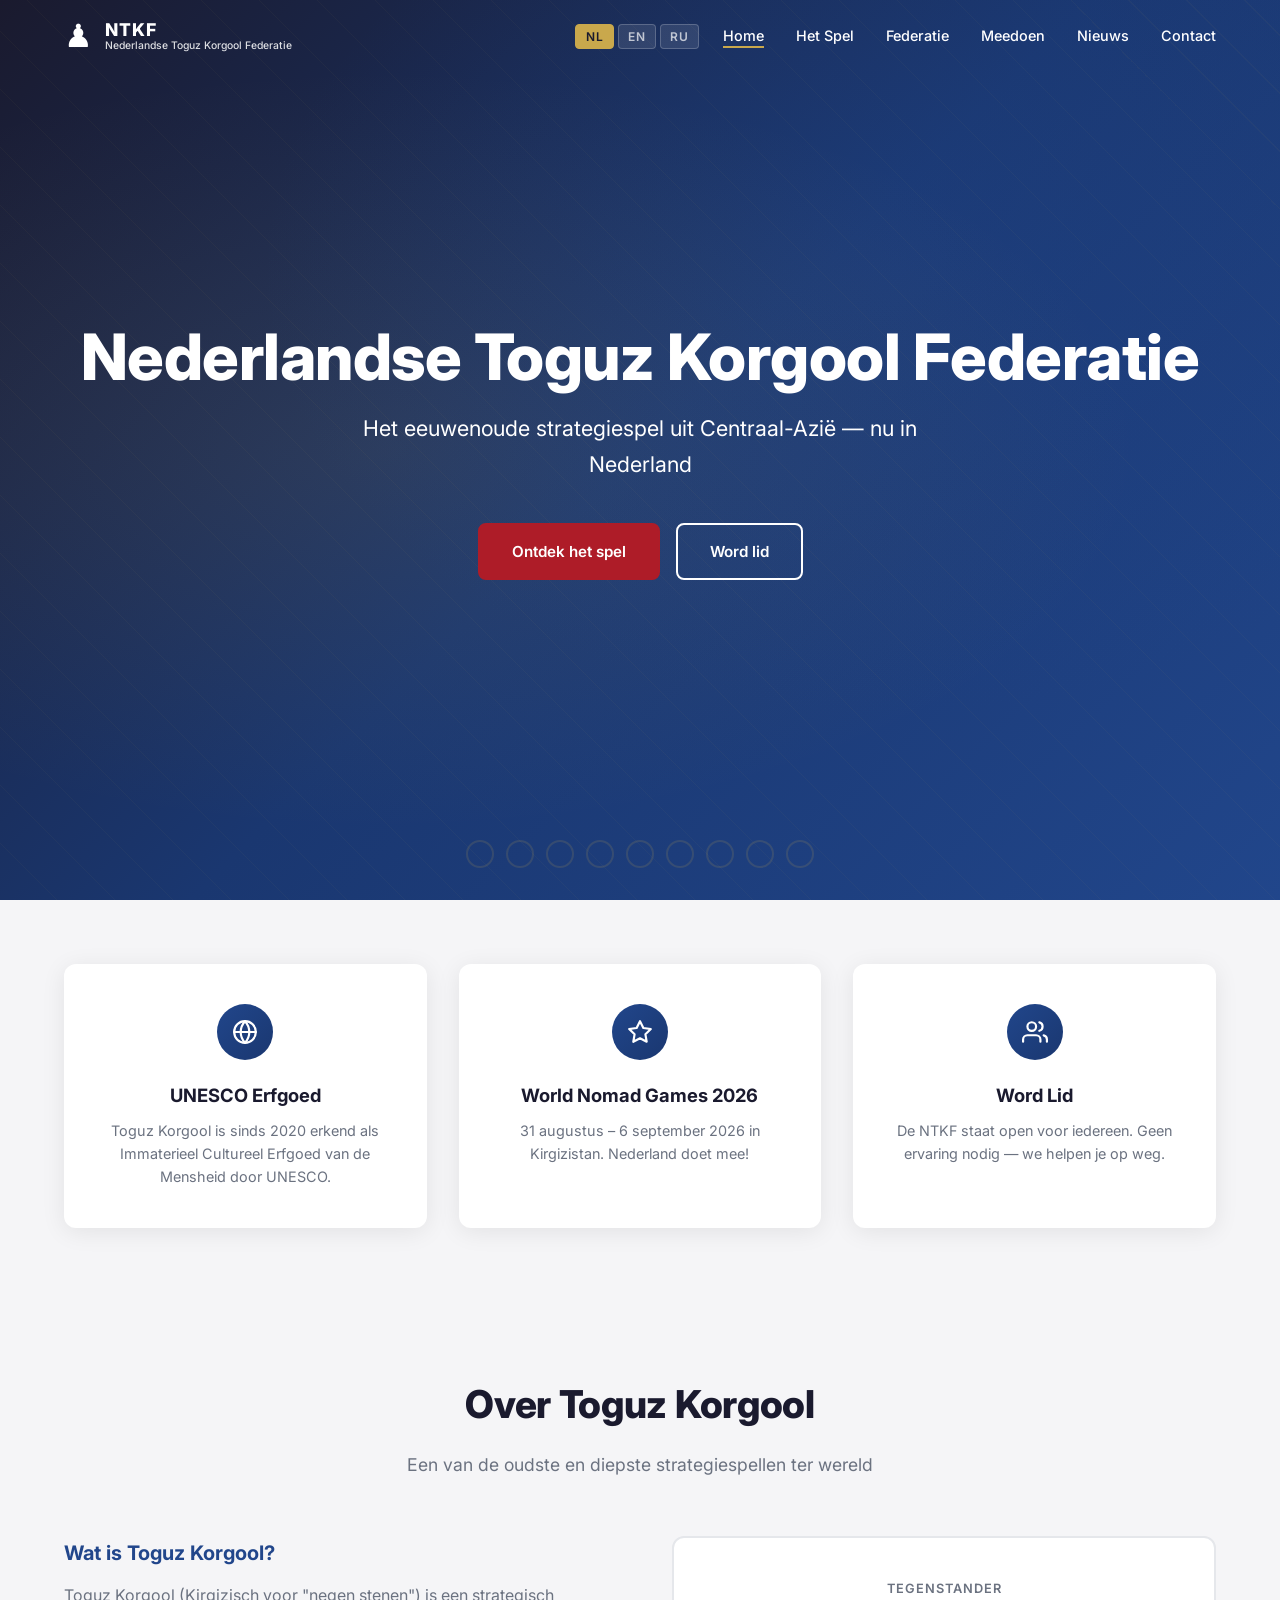
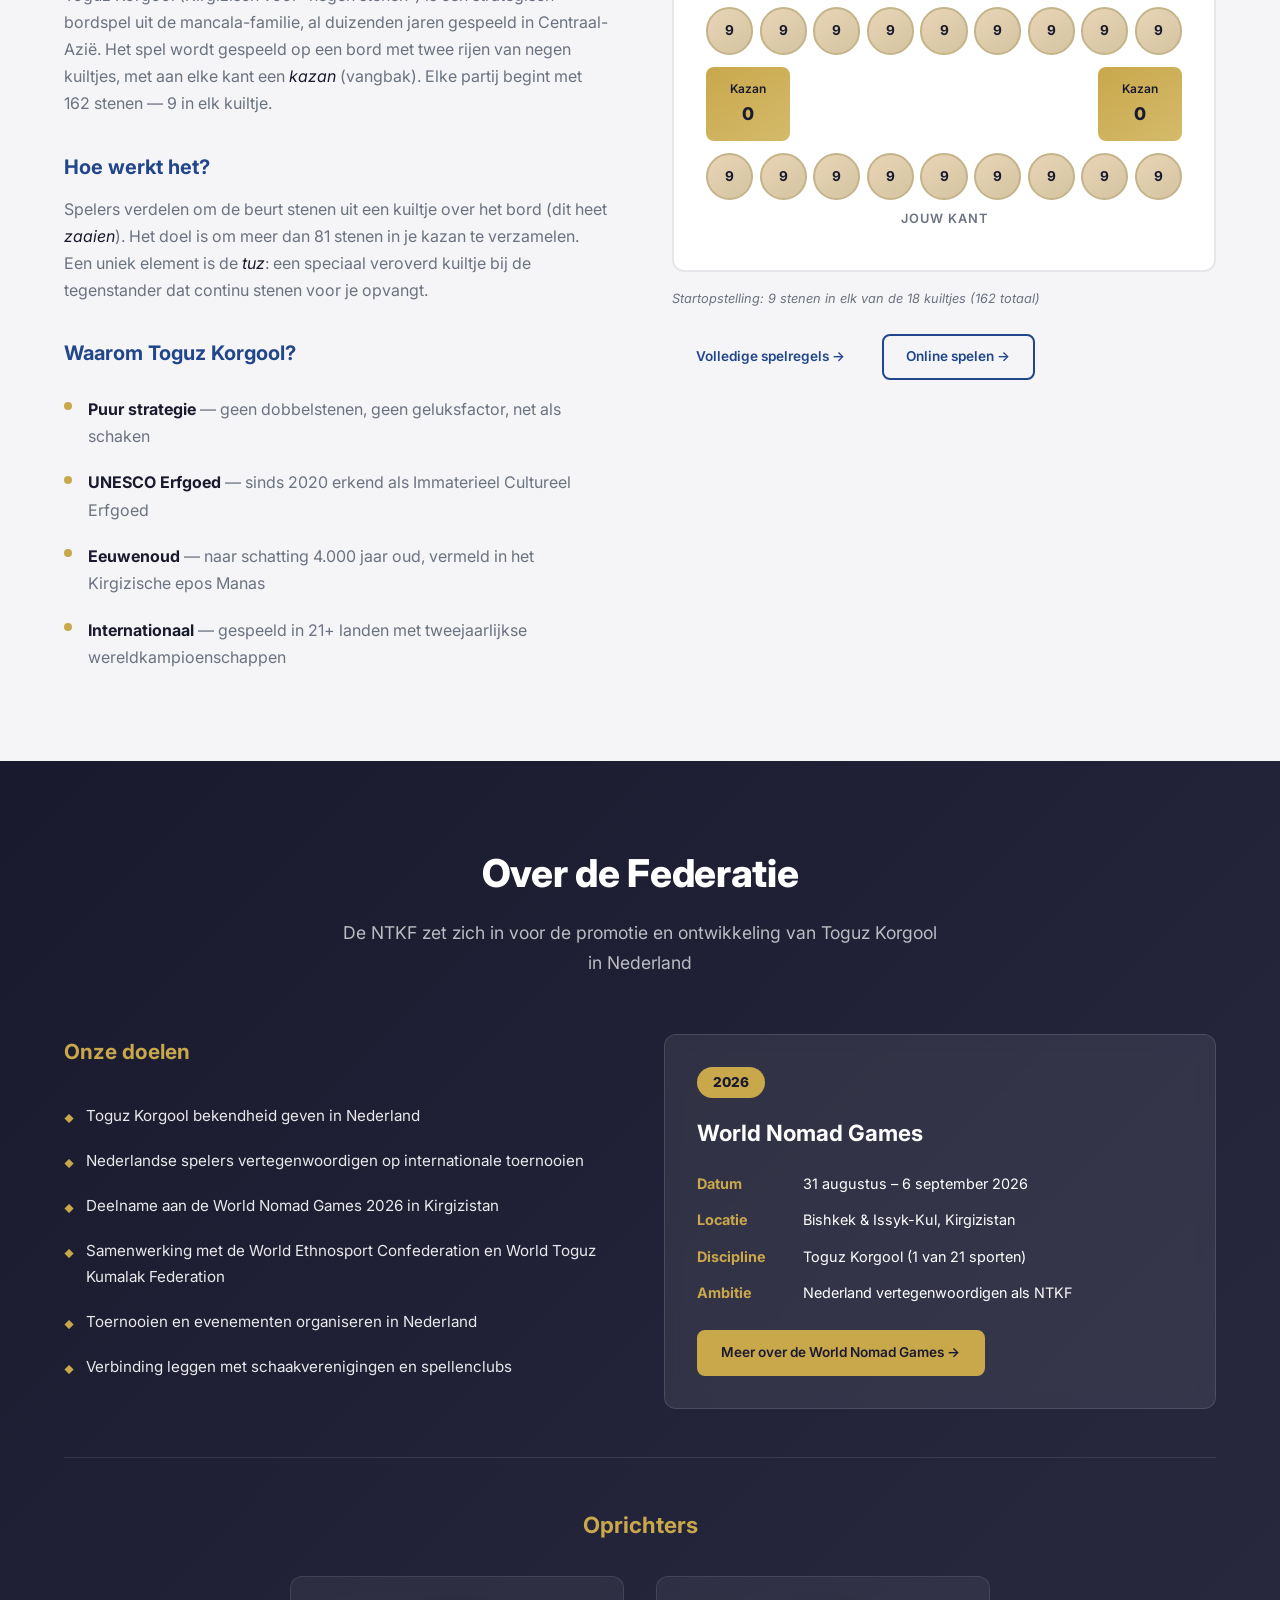
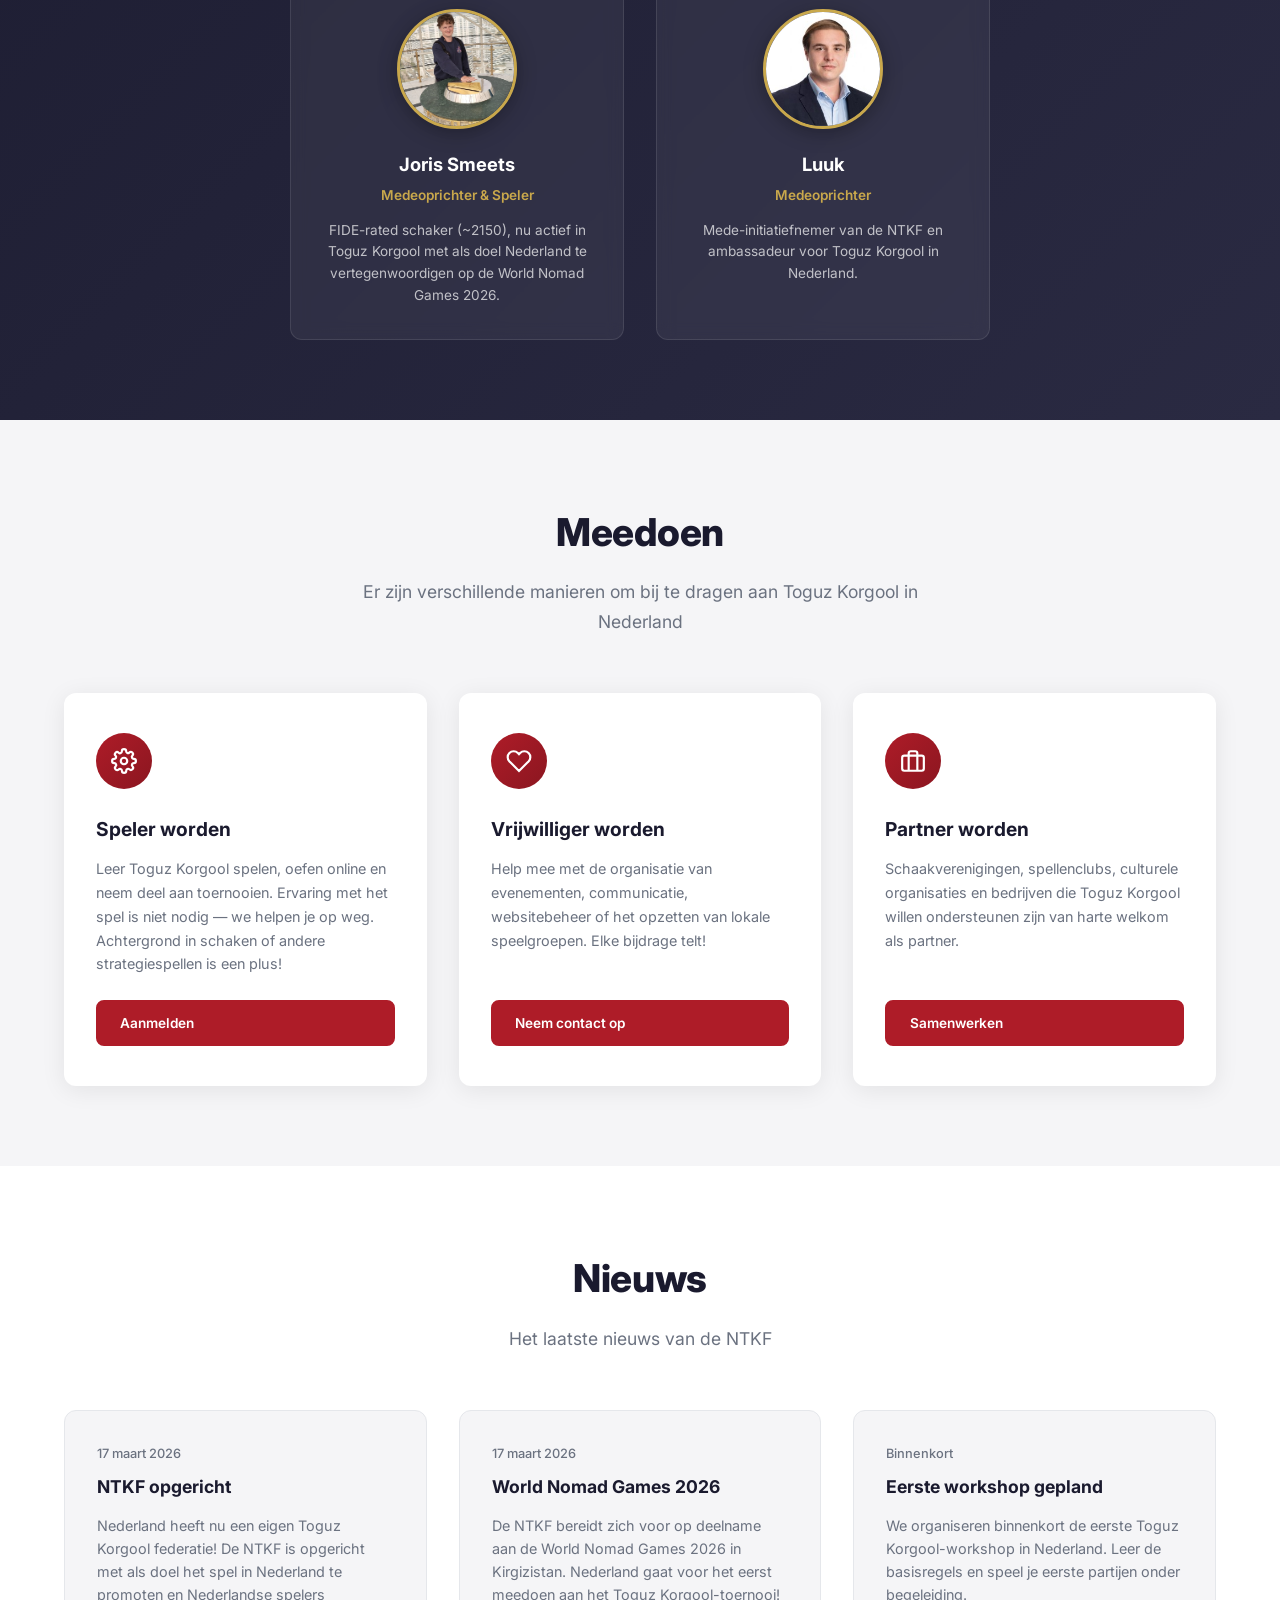
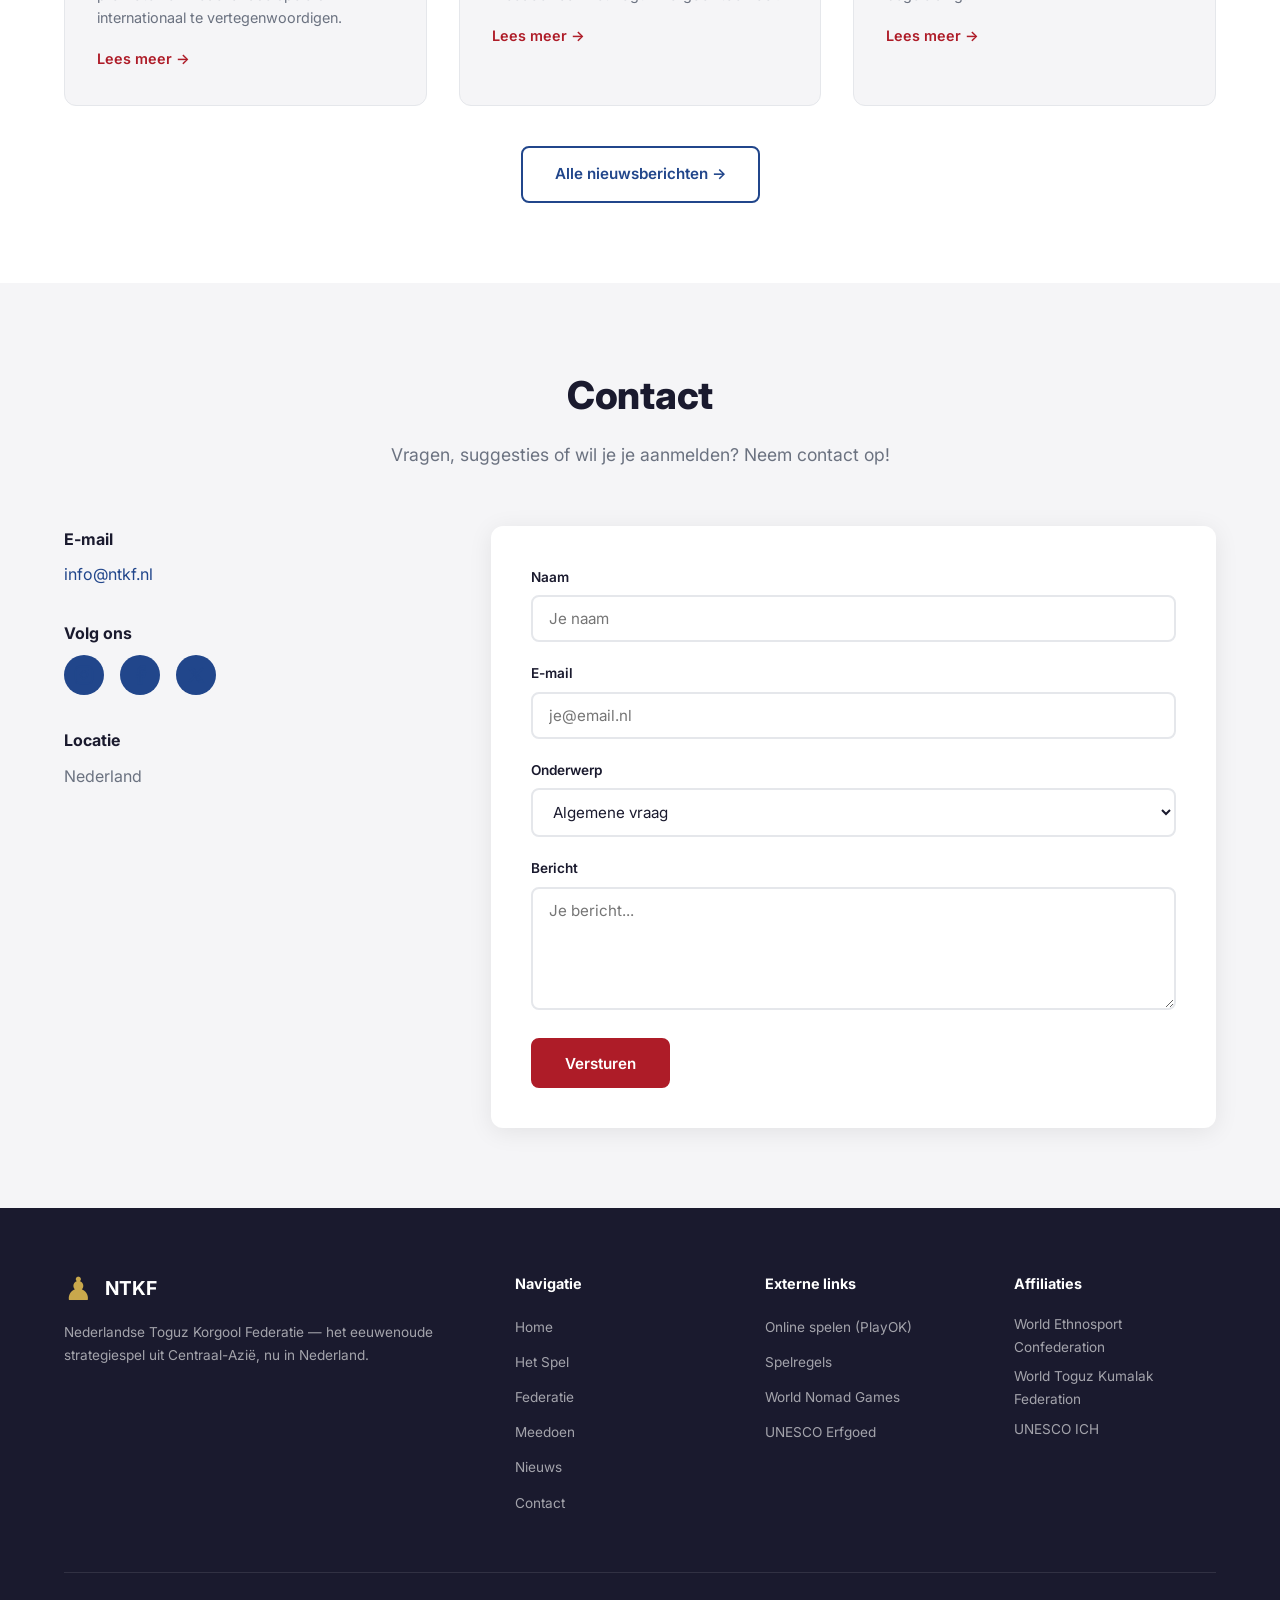
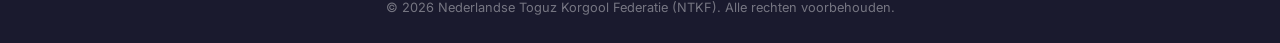
==== commit 8895d344: "Add founder photos and fix image paths Co-Authored-By: Claude Opus 4.6 (1M context) <noreply@anthrop" ====
--- a/index.html
+++ b/index.html
@@ -241,13 +241,13 @@
                 <h3 class="founders__title" data-i18n="founders_title">Oprichters</h3>
                 <div class="founders__grid">
                     <div class="founders__card">
-                        <img src="images/joris.jpg" alt="Joris Smeets" class="founders__photo">
+                        <img src="images/Joris.jpeg" alt="Joris Smeets" class="founders__photo">
                         <h4>Joris Smeets</h4>
                         <p class="founders__role" data-i18n="founder_joris_role">Medeoprichter &amp; Speler</p>
                         <p class="founders__desc" data-i18n="founder_joris_desc">FIDE-rated schaker (~2150), nu actief in Toguz Korgool met als doel Nederland te vertegenwoordigen op de World Nomad Games 2026.</p>
                     </div>
                     <div class="founders__card">
-                        <img src="images/luuk.jpg" alt="Luuk" class="founders__photo">
+                        <img src="images/Luuk.jpg" alt="Luuk" class="founders__photo">
                         <h4>Luuk</h4>
                         <p class="founders__role" data-i18n="founder_luuk_role">Medeoprichter</p>
                         <p class="founders__desc" data-i18n="founder_luuk_desc">Mede-initiatiefnemer van de NTKF en ambassadeur voor Toguz Korgool in Nederland.</p>
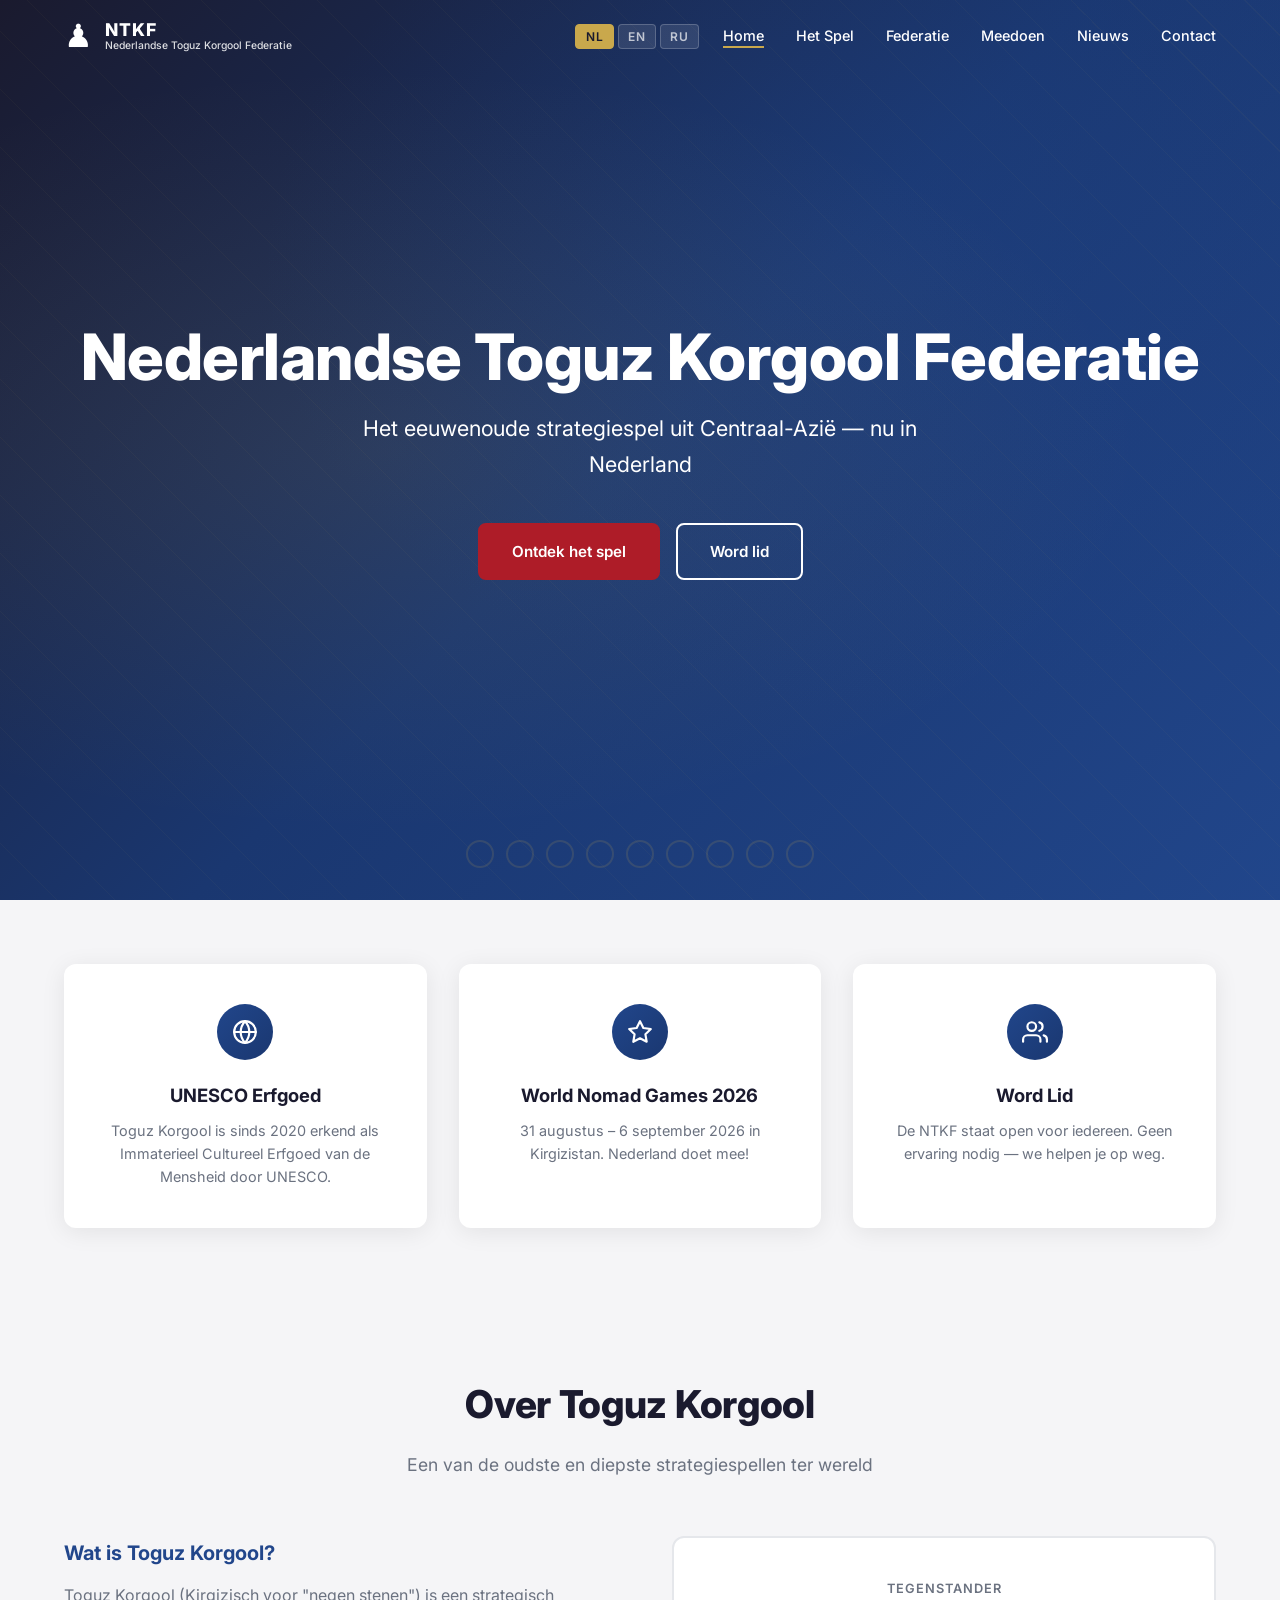
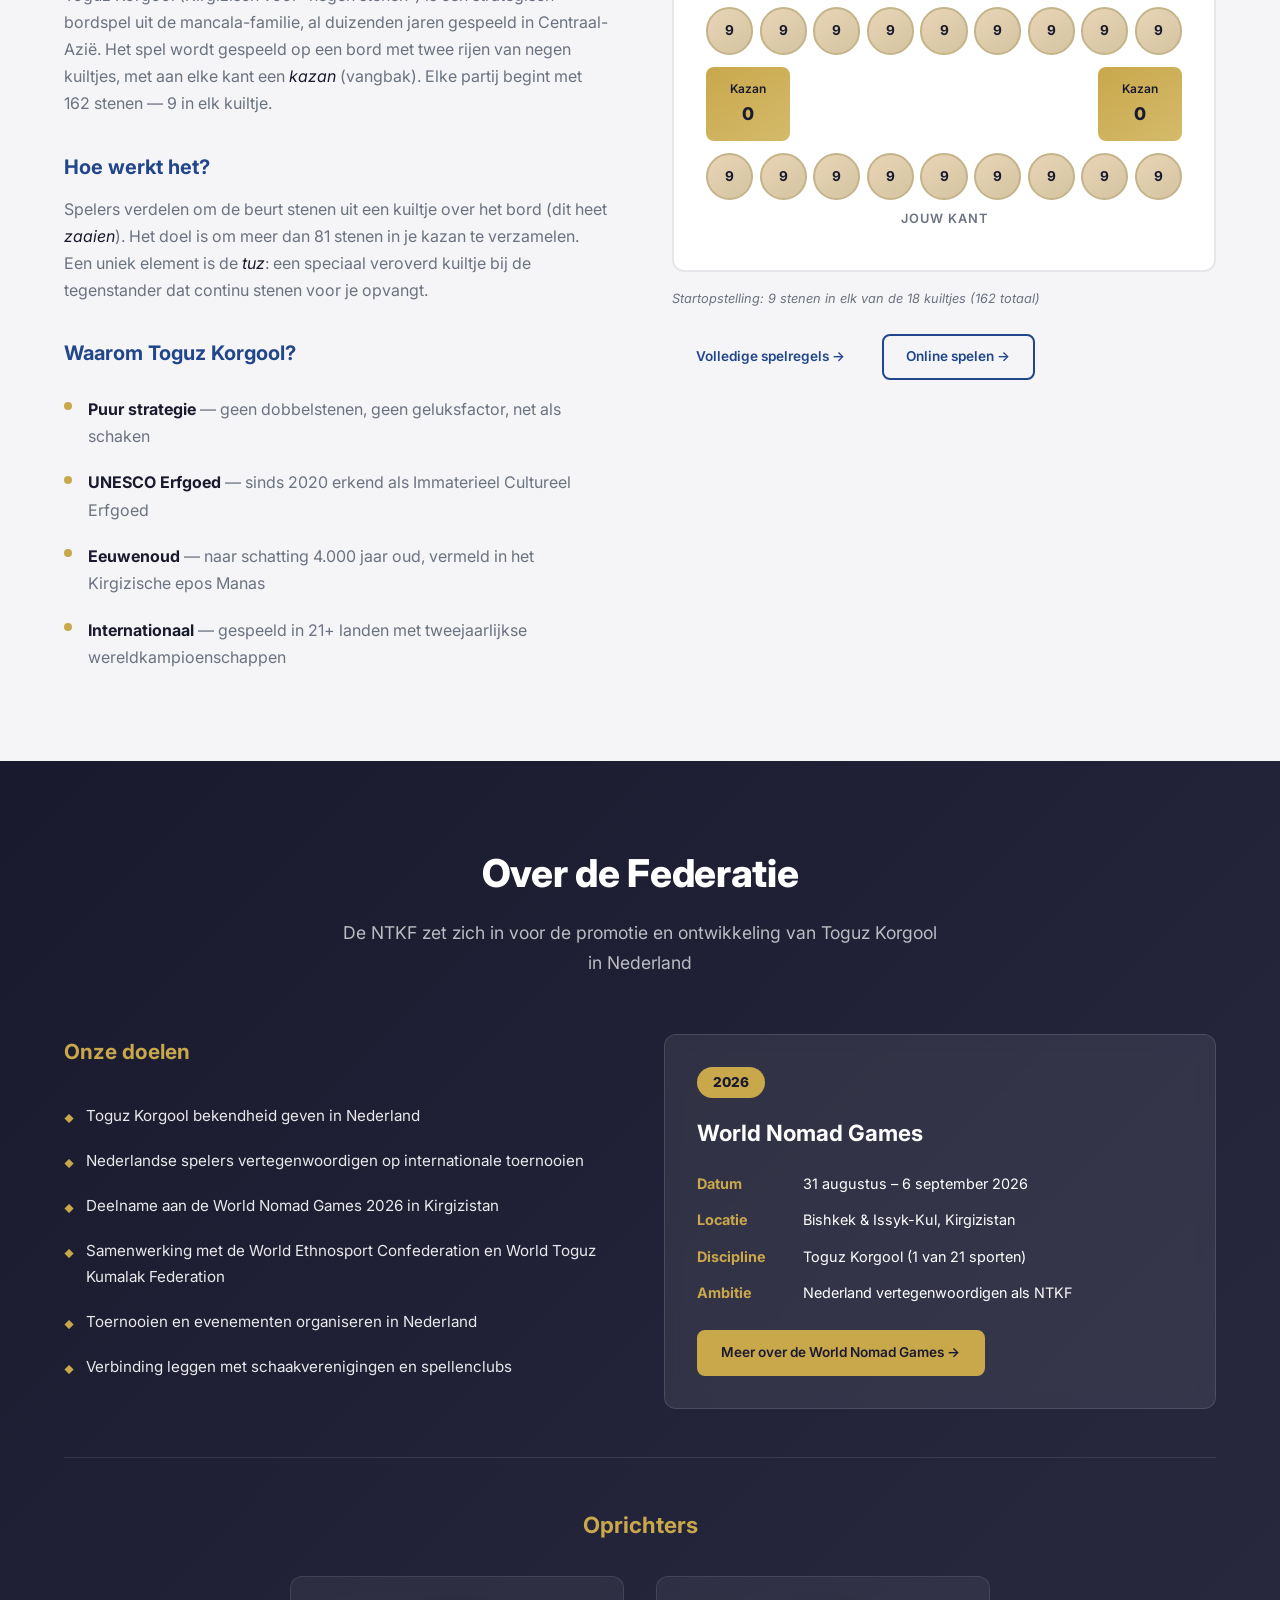
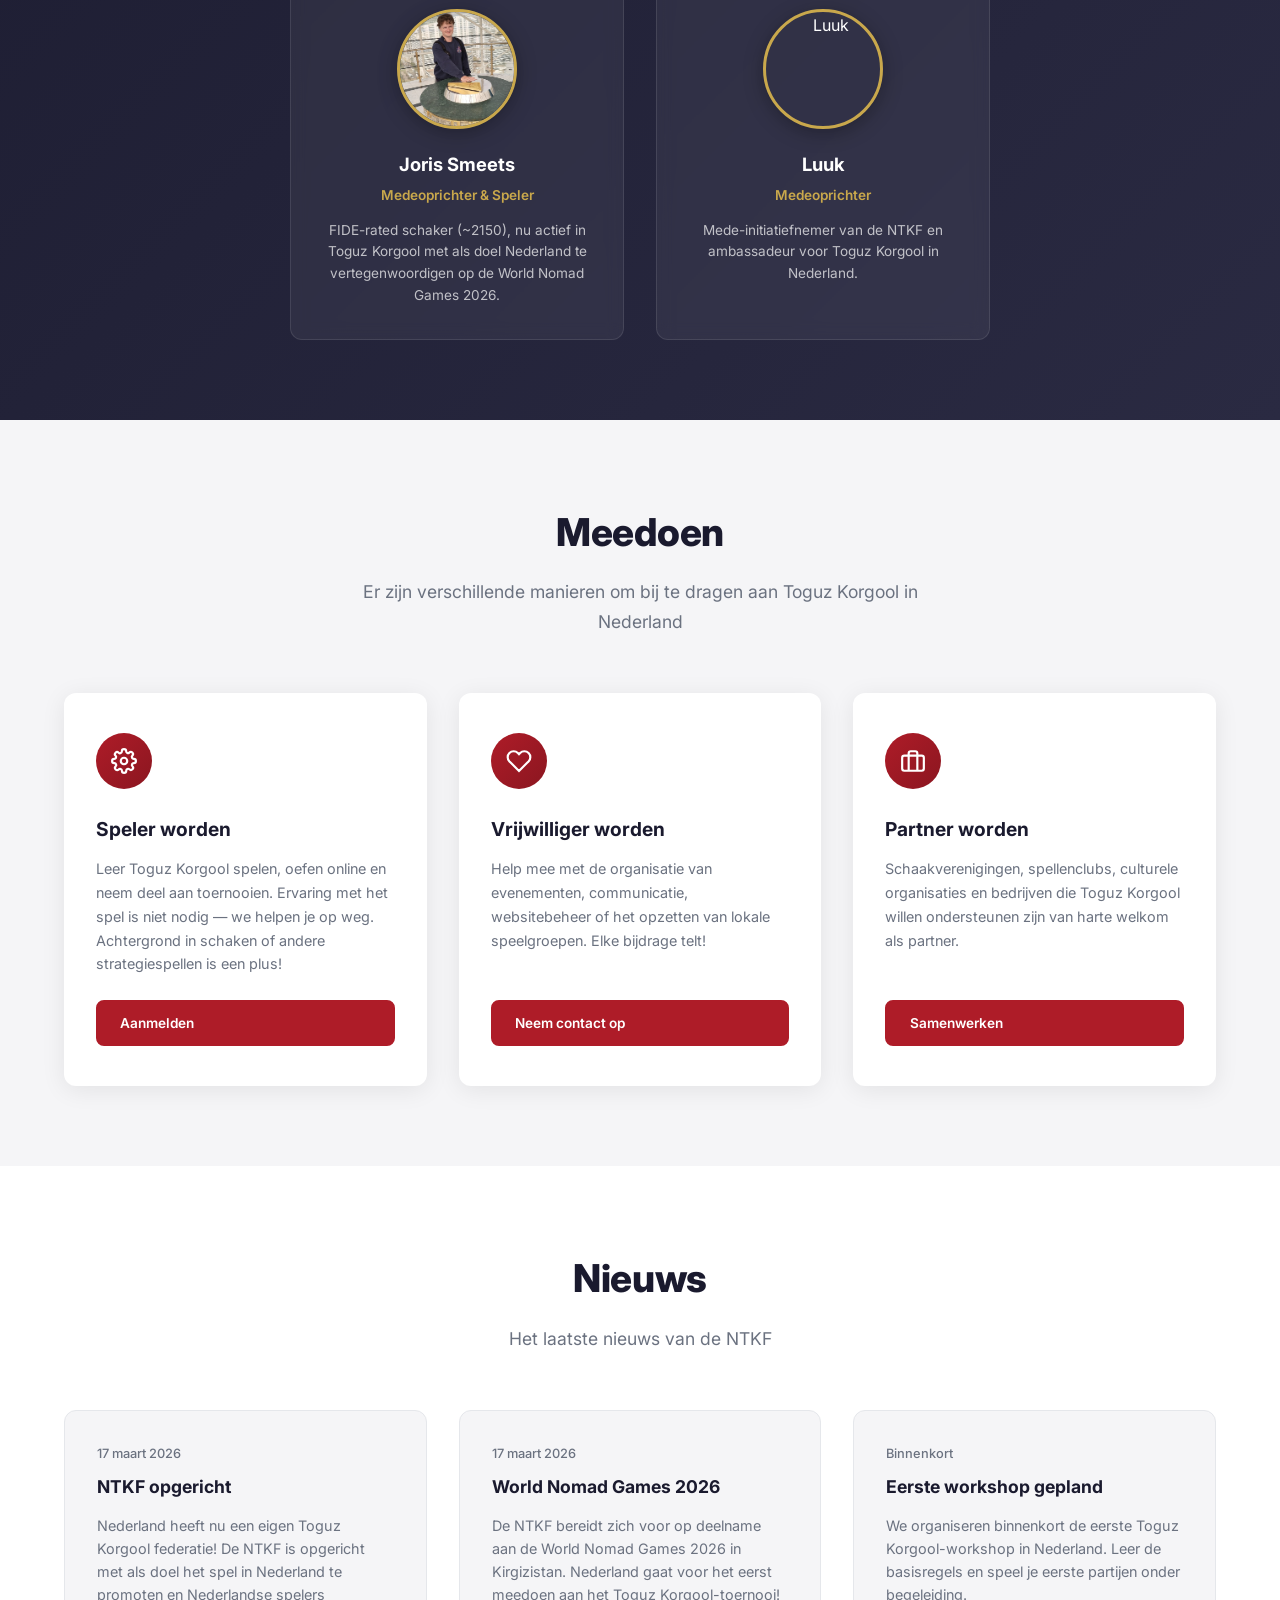
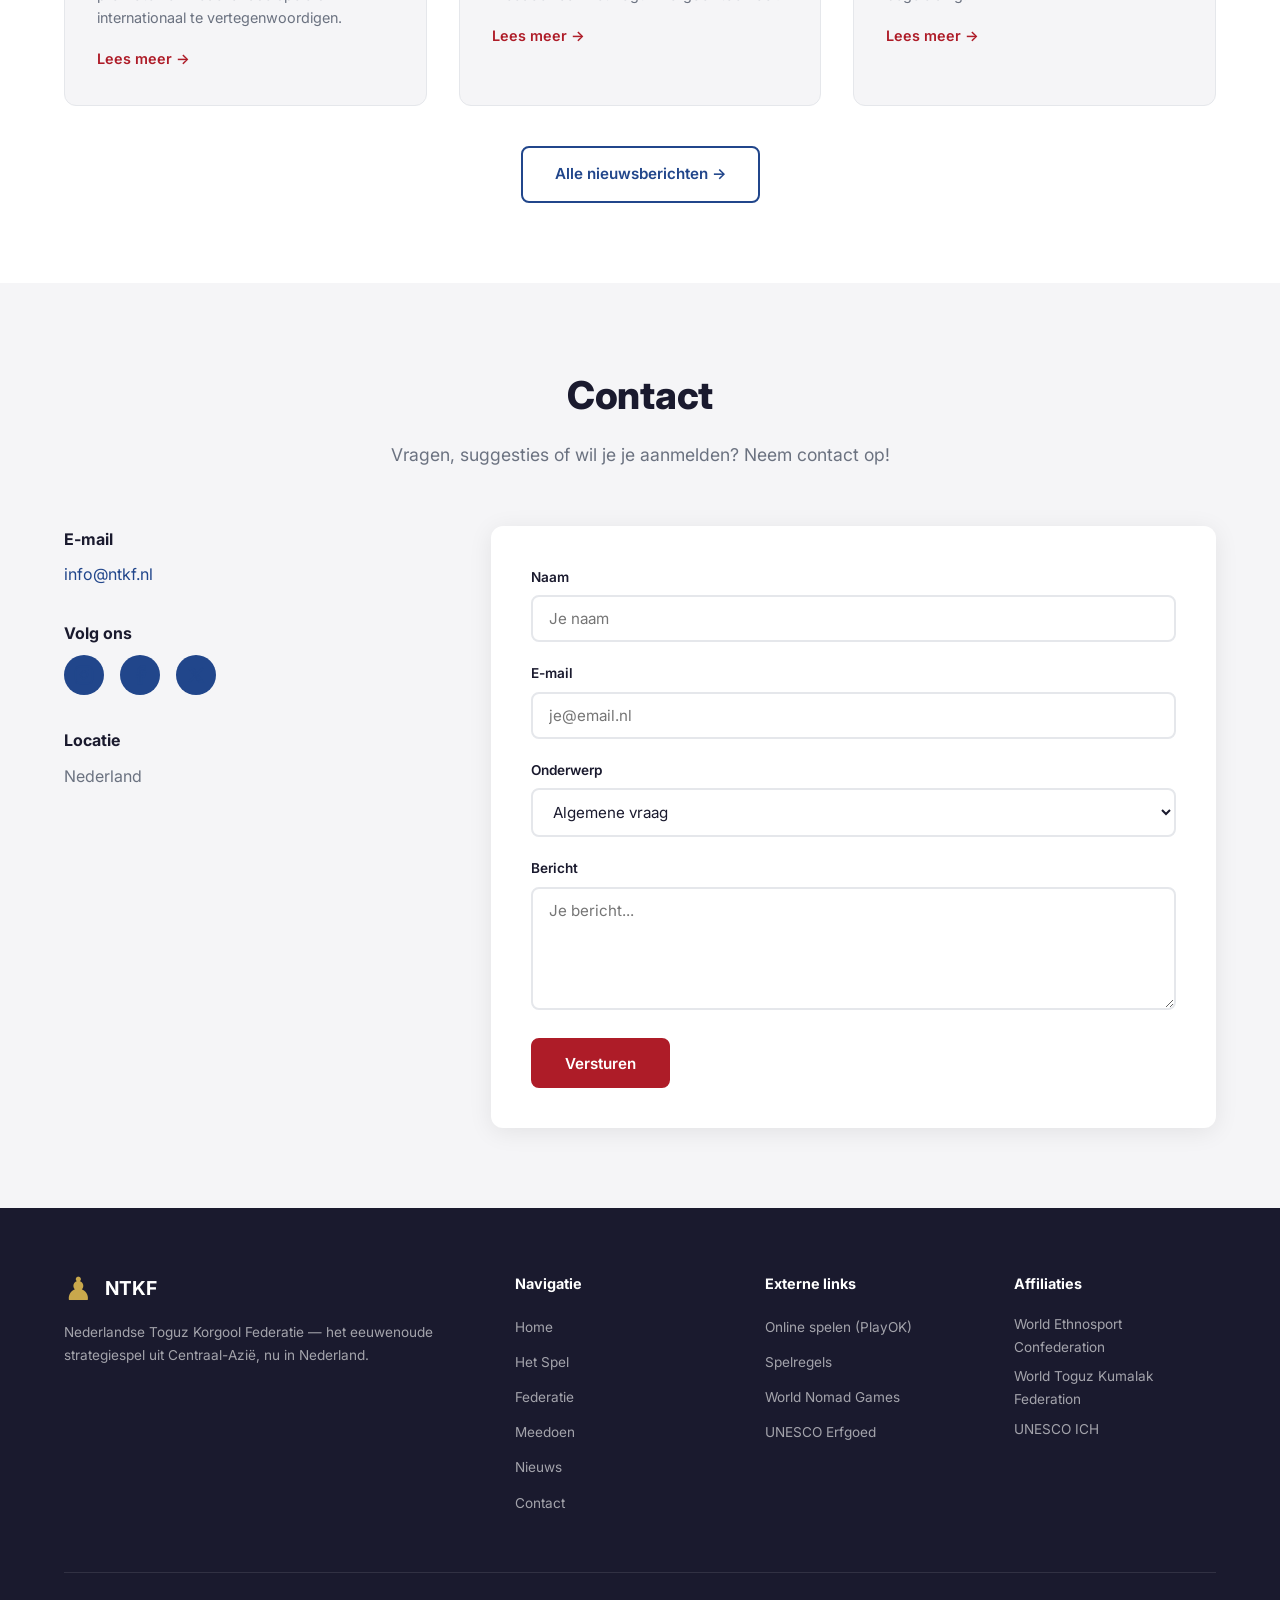
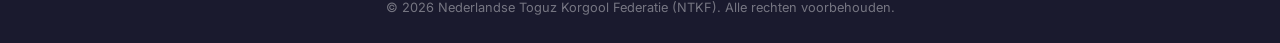
==== commit 785a12fc: "Update Luuk's role to co-founder & player with WNG 2026 goal Co-Authored-By: Claude Opus 4.6 (1M con" ====
--- a/index.html
+++ b/index.html
@@ -249,8 +249,8 @@
                     <div class="founders__card">
                         <img src="images/Luuk.jpg" alt="Luuk" class="founders__photo">
                         <h4>Luuk</h4>
-                        <p class="founders__role" data-i18n="founder_luuk_role">Medeoprichter</p>
-                        <p class="founders__desc" data-i18n="founder_luuk_desc">Mede-initiatiefnemer van de NTKF en ambassadeur voor Toguz Korgool in Nederland.</p>
+                        <p class="founders__role" data-i18n="founder_luuk_role">Medeoprichter &amp; Speler</p>
+                        <p class="founders__desc" data-i18n="founder_luuk_desc">Mede-initiatiefnemer van de NTKF en ambassadeur voor Toguz Korgool in Nederland. Als doel om Nederland te vertegenwoordigen op de World Nomad Games 2026.</p>
                     </div>
                 </div>
             </div>
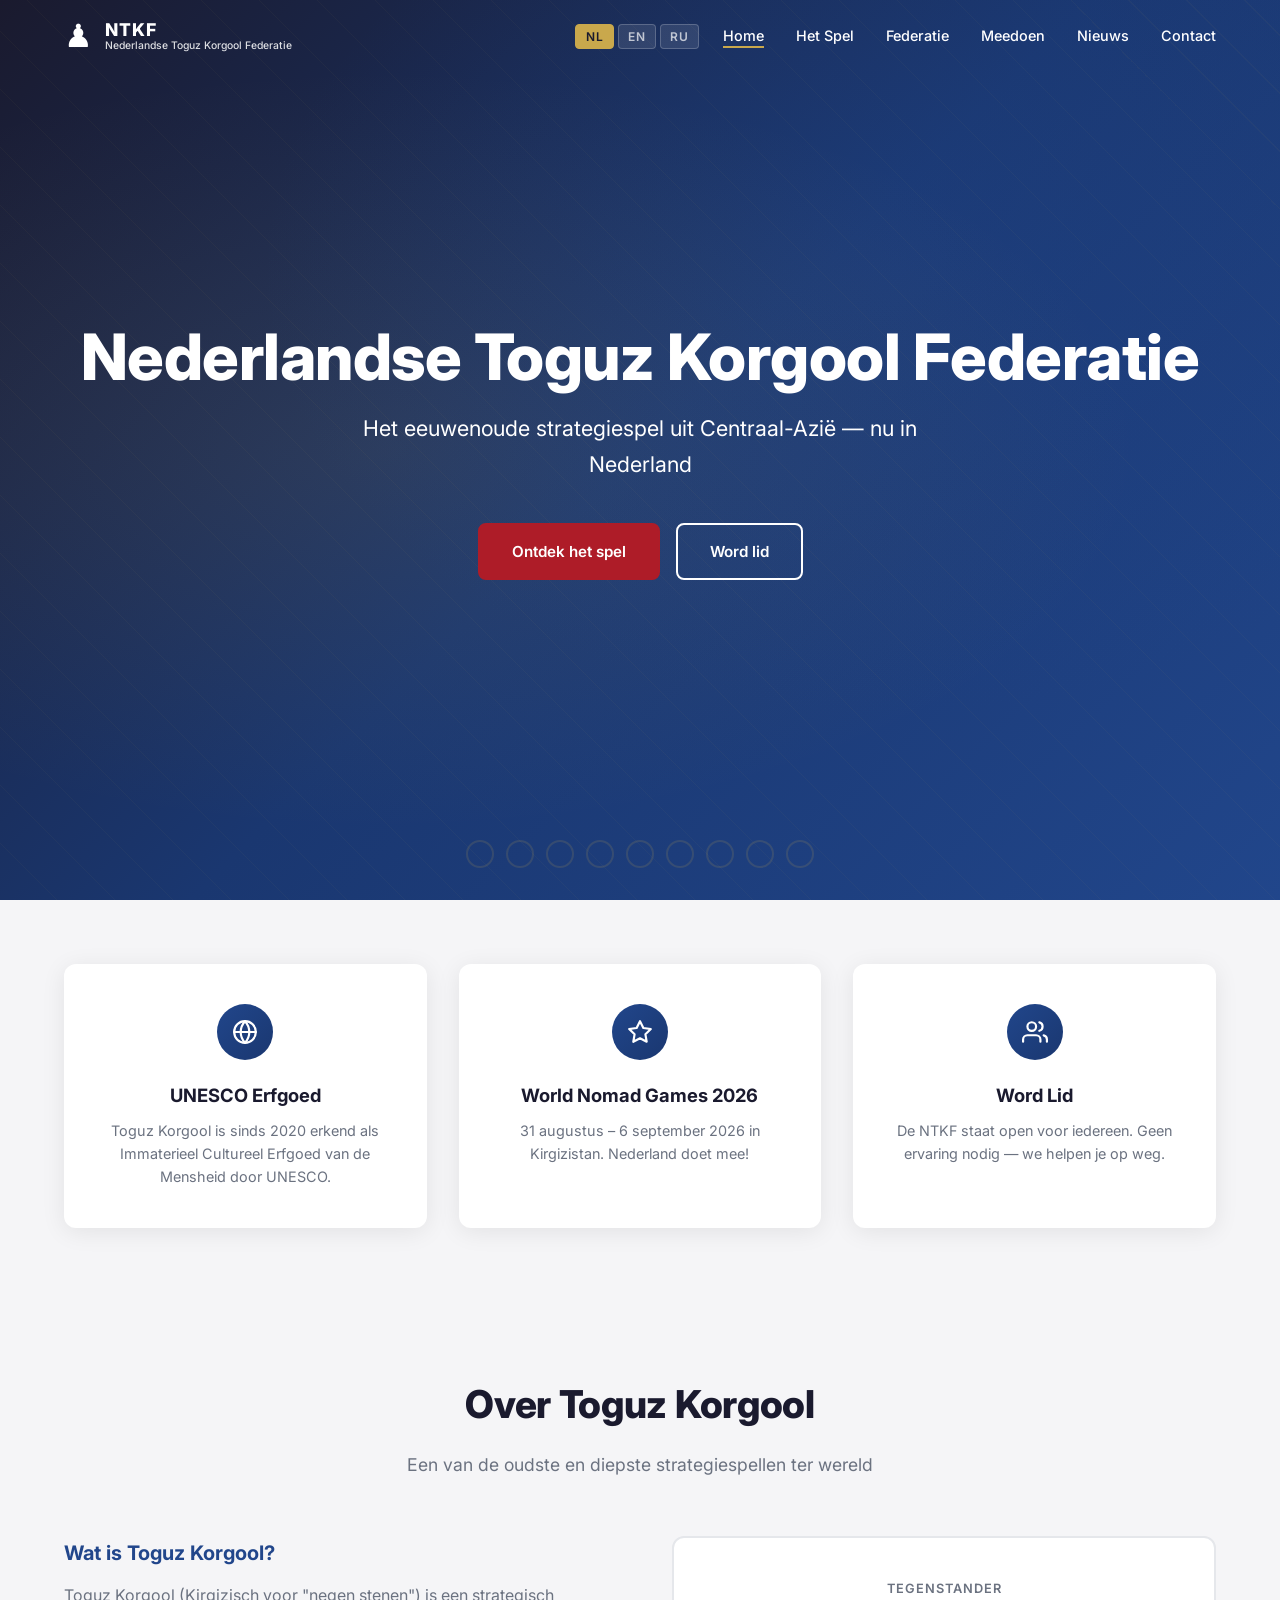
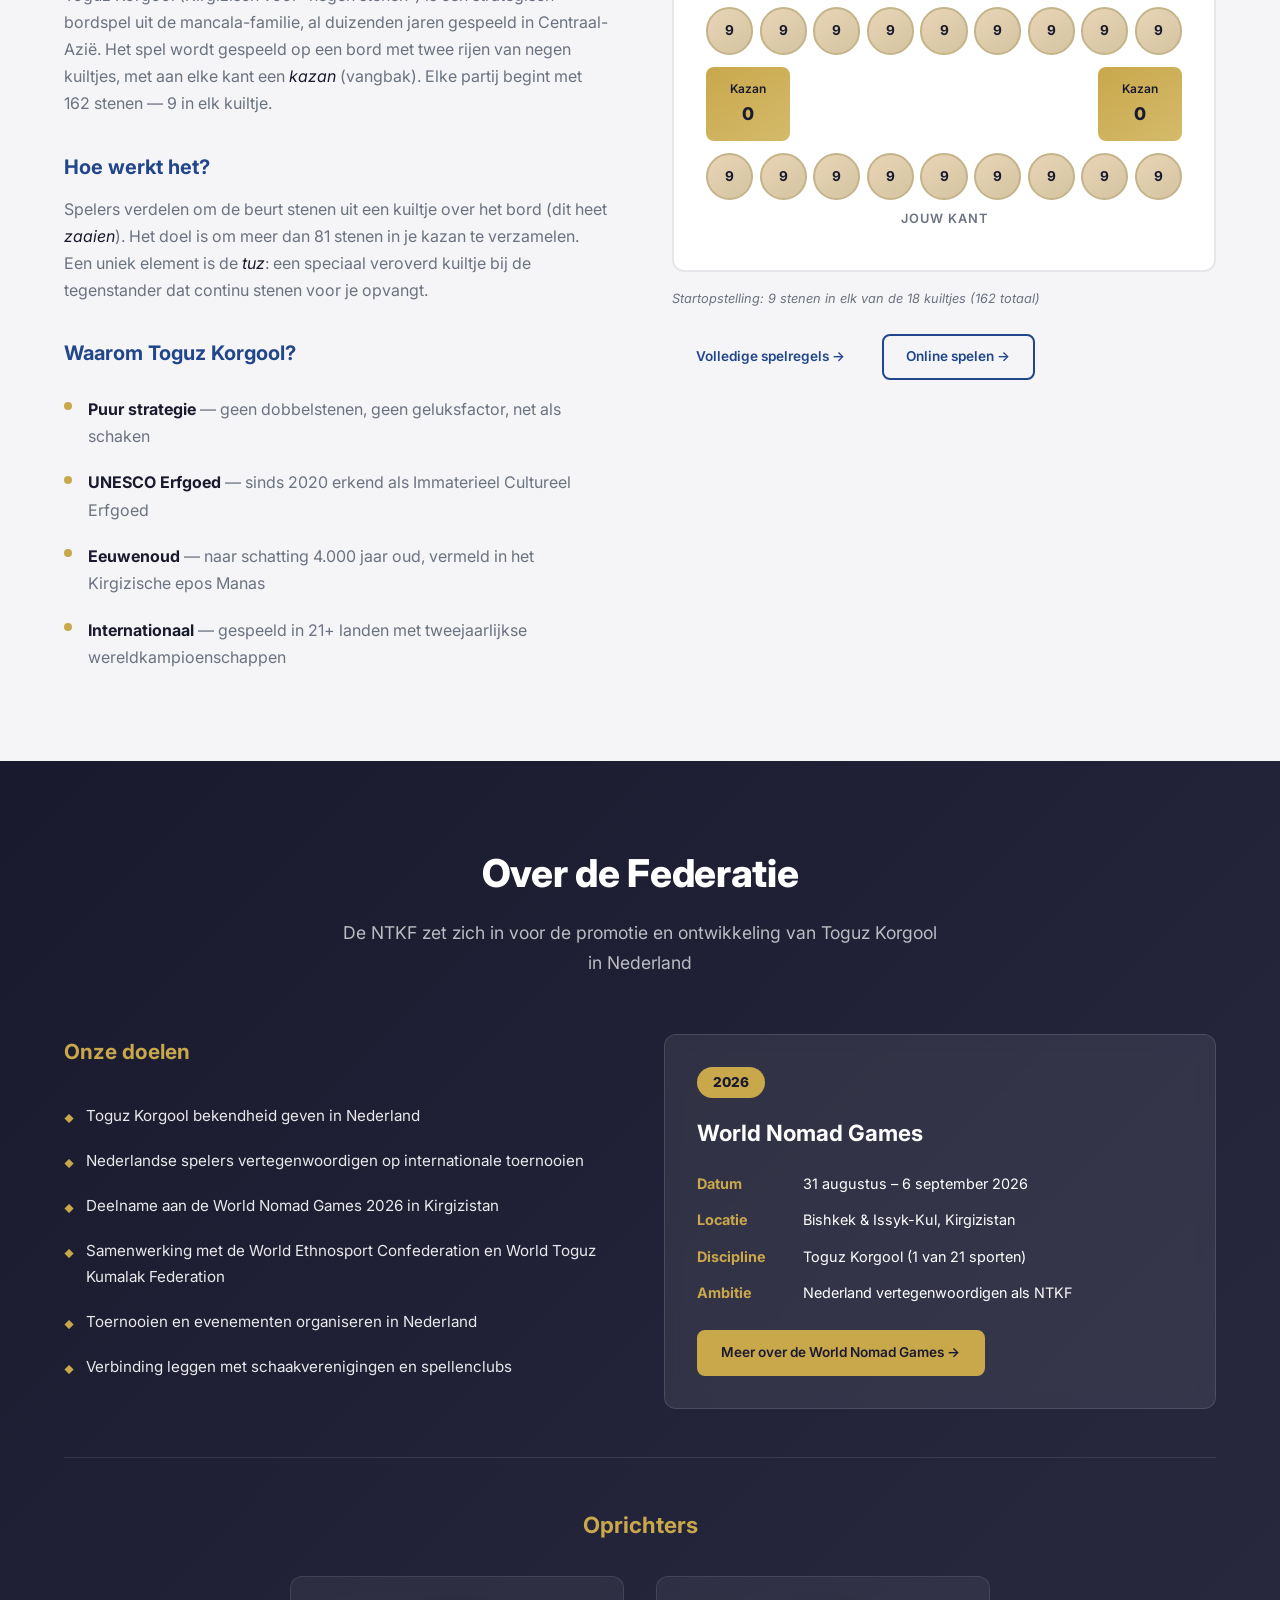
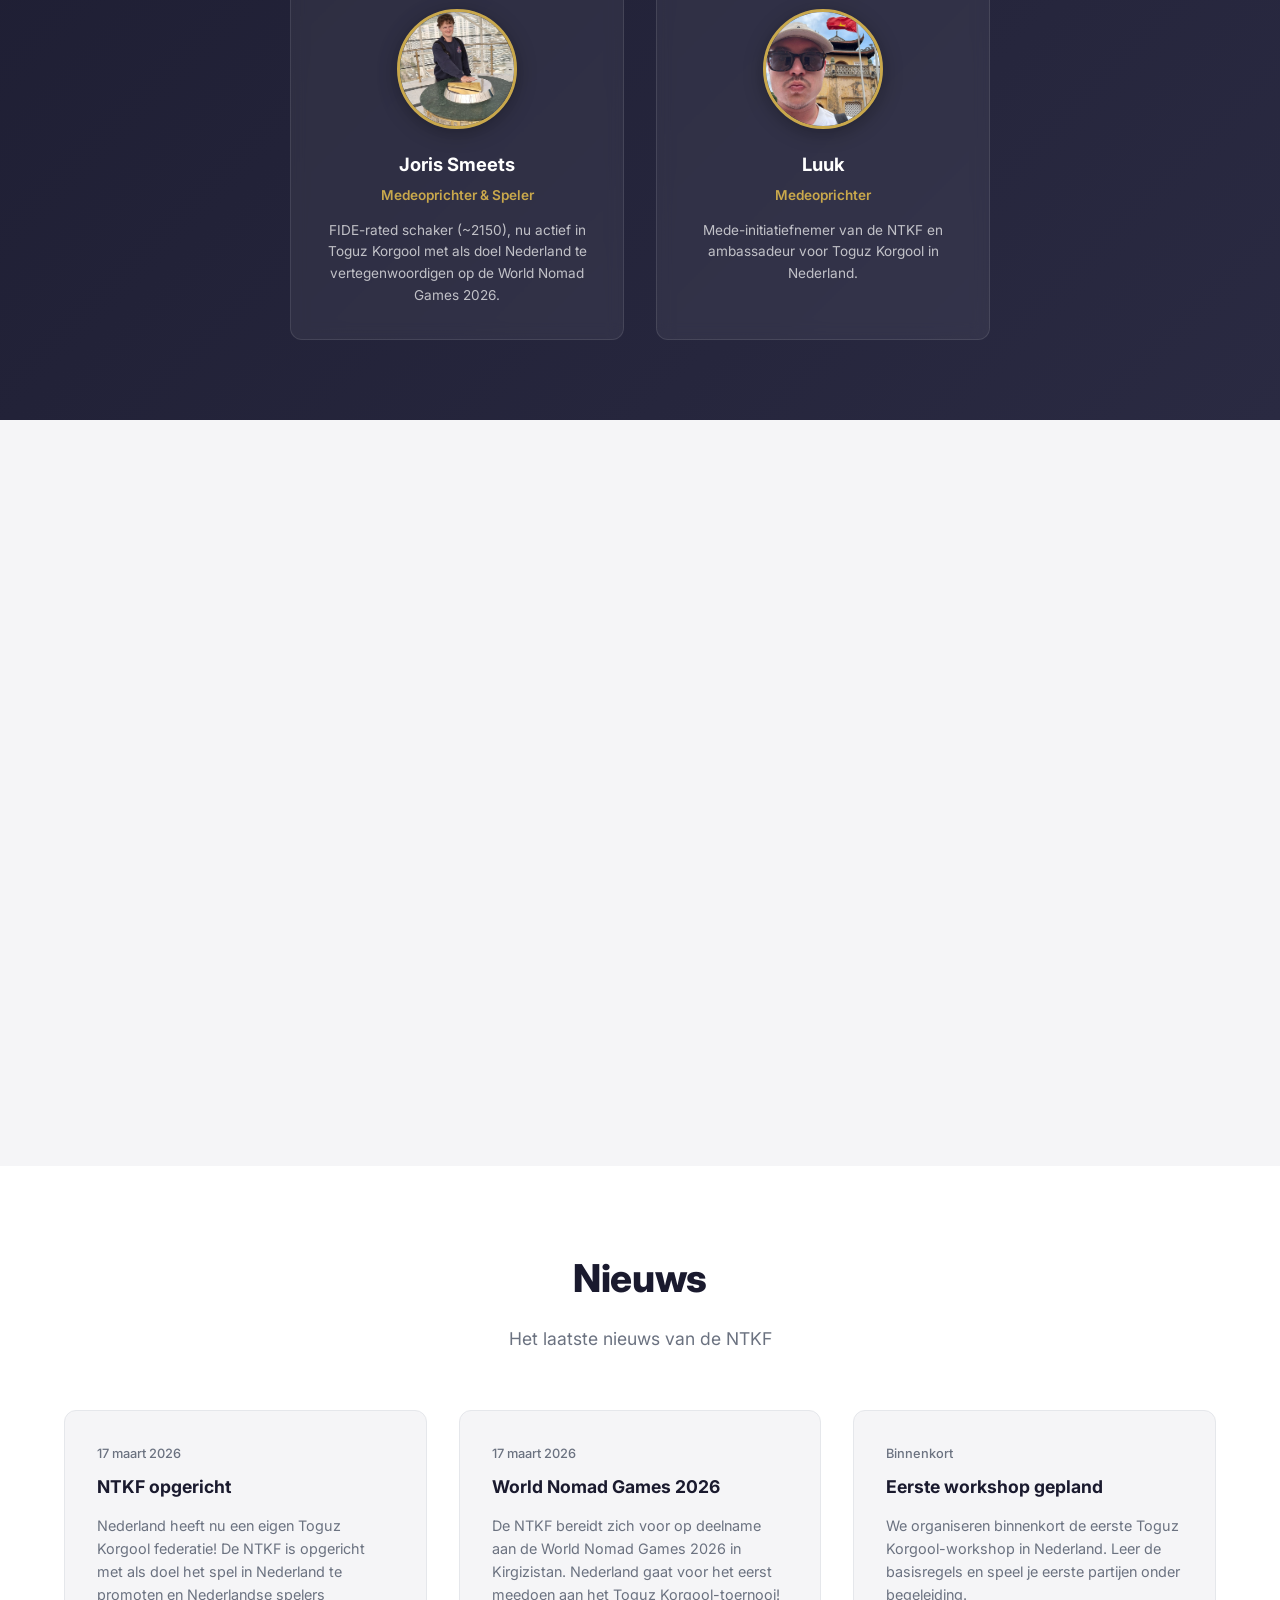
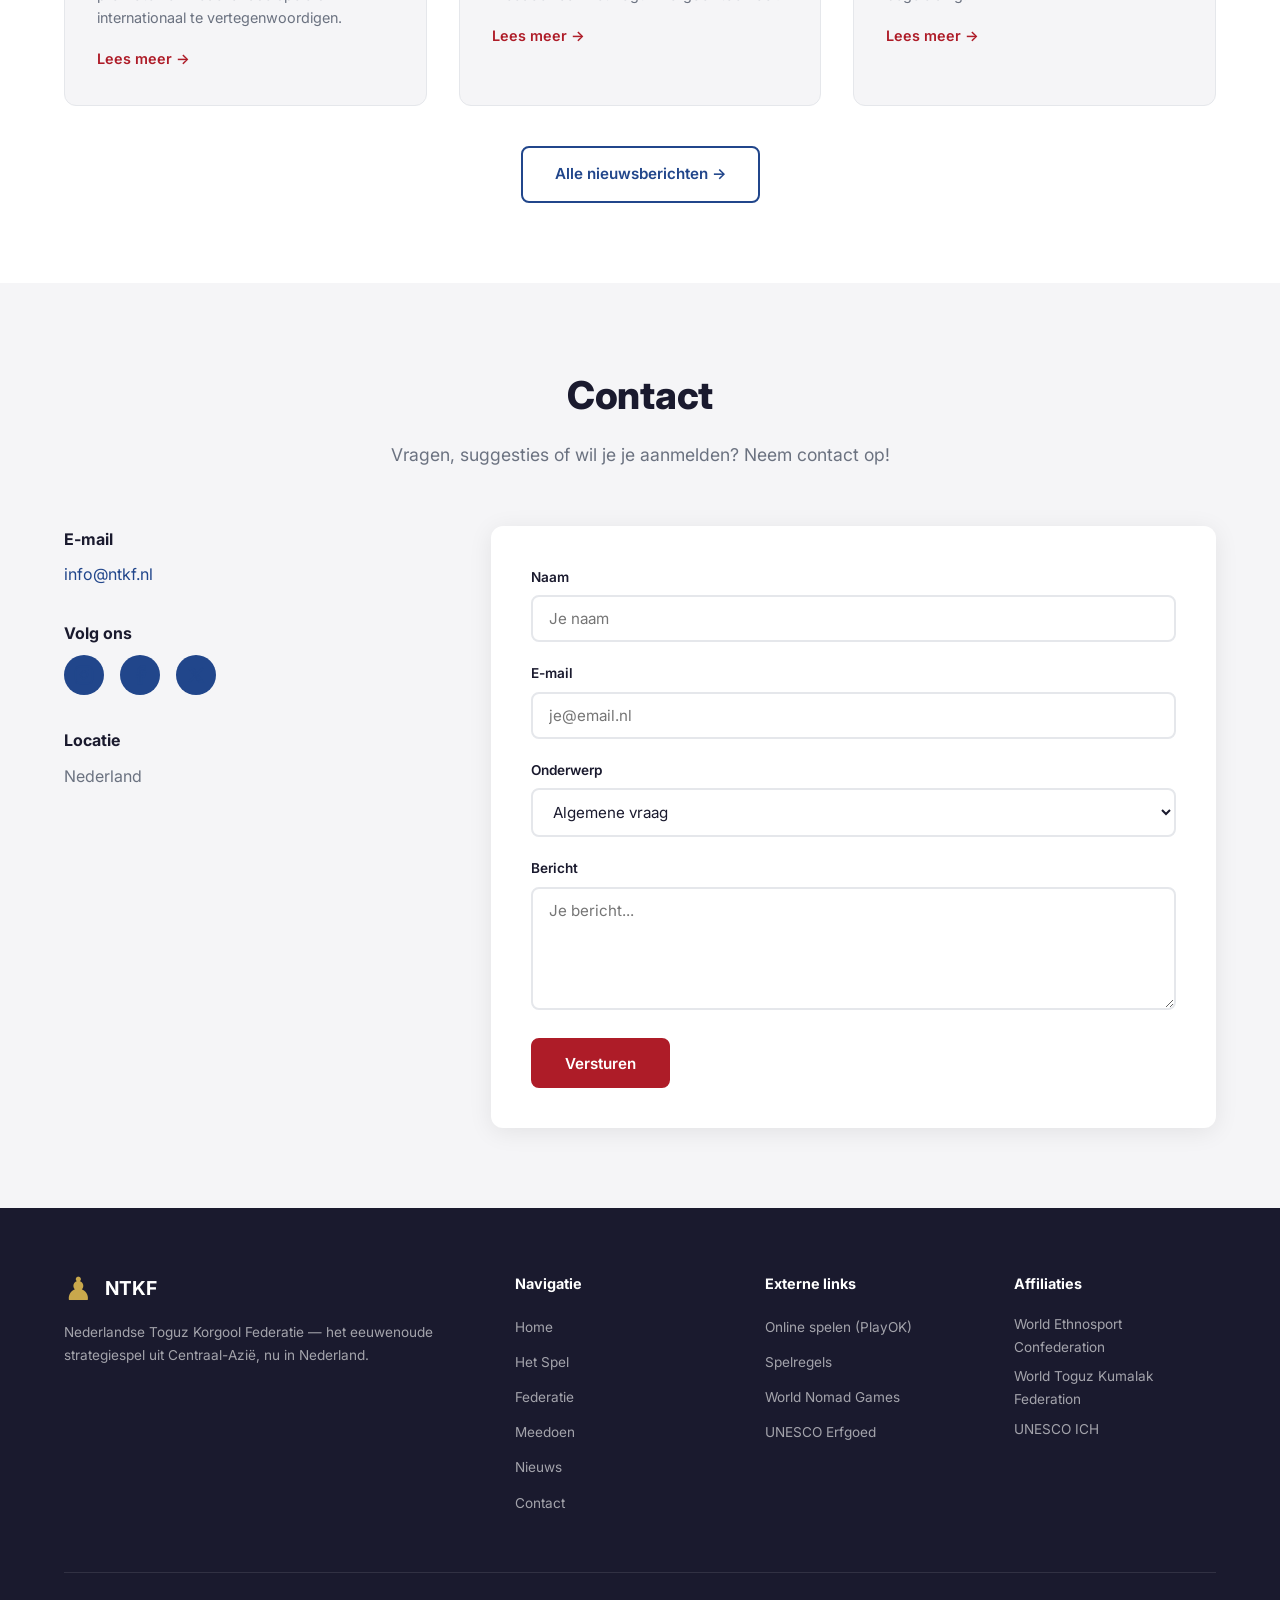
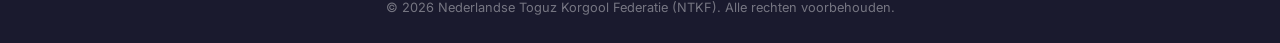
==== commit b2136ac4: "Fix Luuk photo path to correct extension (.jpeg) Co-Authored-By: Claude Opus 4.6 (1M context) <norep" ====
--- a/index.html
+++ b/index.html
@@ -247,7 +247,7 @@
                         <p class="founders__desc" data-i18n="founder_joris_desc">FIDE-rated schaker (~2150), nu actief in Toguz Korgool met als doel Nederland te vertegenwoordigen op de World Nomad Games 2026.</p>
                     </div>
                     <div class="founders__card">
-                        <img src="images/Luuk.jpg" alt="Luuk" class="founders__photo">
+                        <img src="images/Luuk.jpeg" alt="Luuk" class="founders__photo">
                         <h4>Luuk</h4>
                         <p class="founders__role" data-i18n="founder_luuk_role">Medeoprichter &amp; Speler</p>
                         <p class="founders__desc" data-i18n="founder_luuk_desc">Mede-initiatiefnemer van de NTKF en ambassadeur voor Toguz Korgool in Nederland. Als doel om Nederland te vertegenwoordigen op de World Nomad Games 2026.</p>
